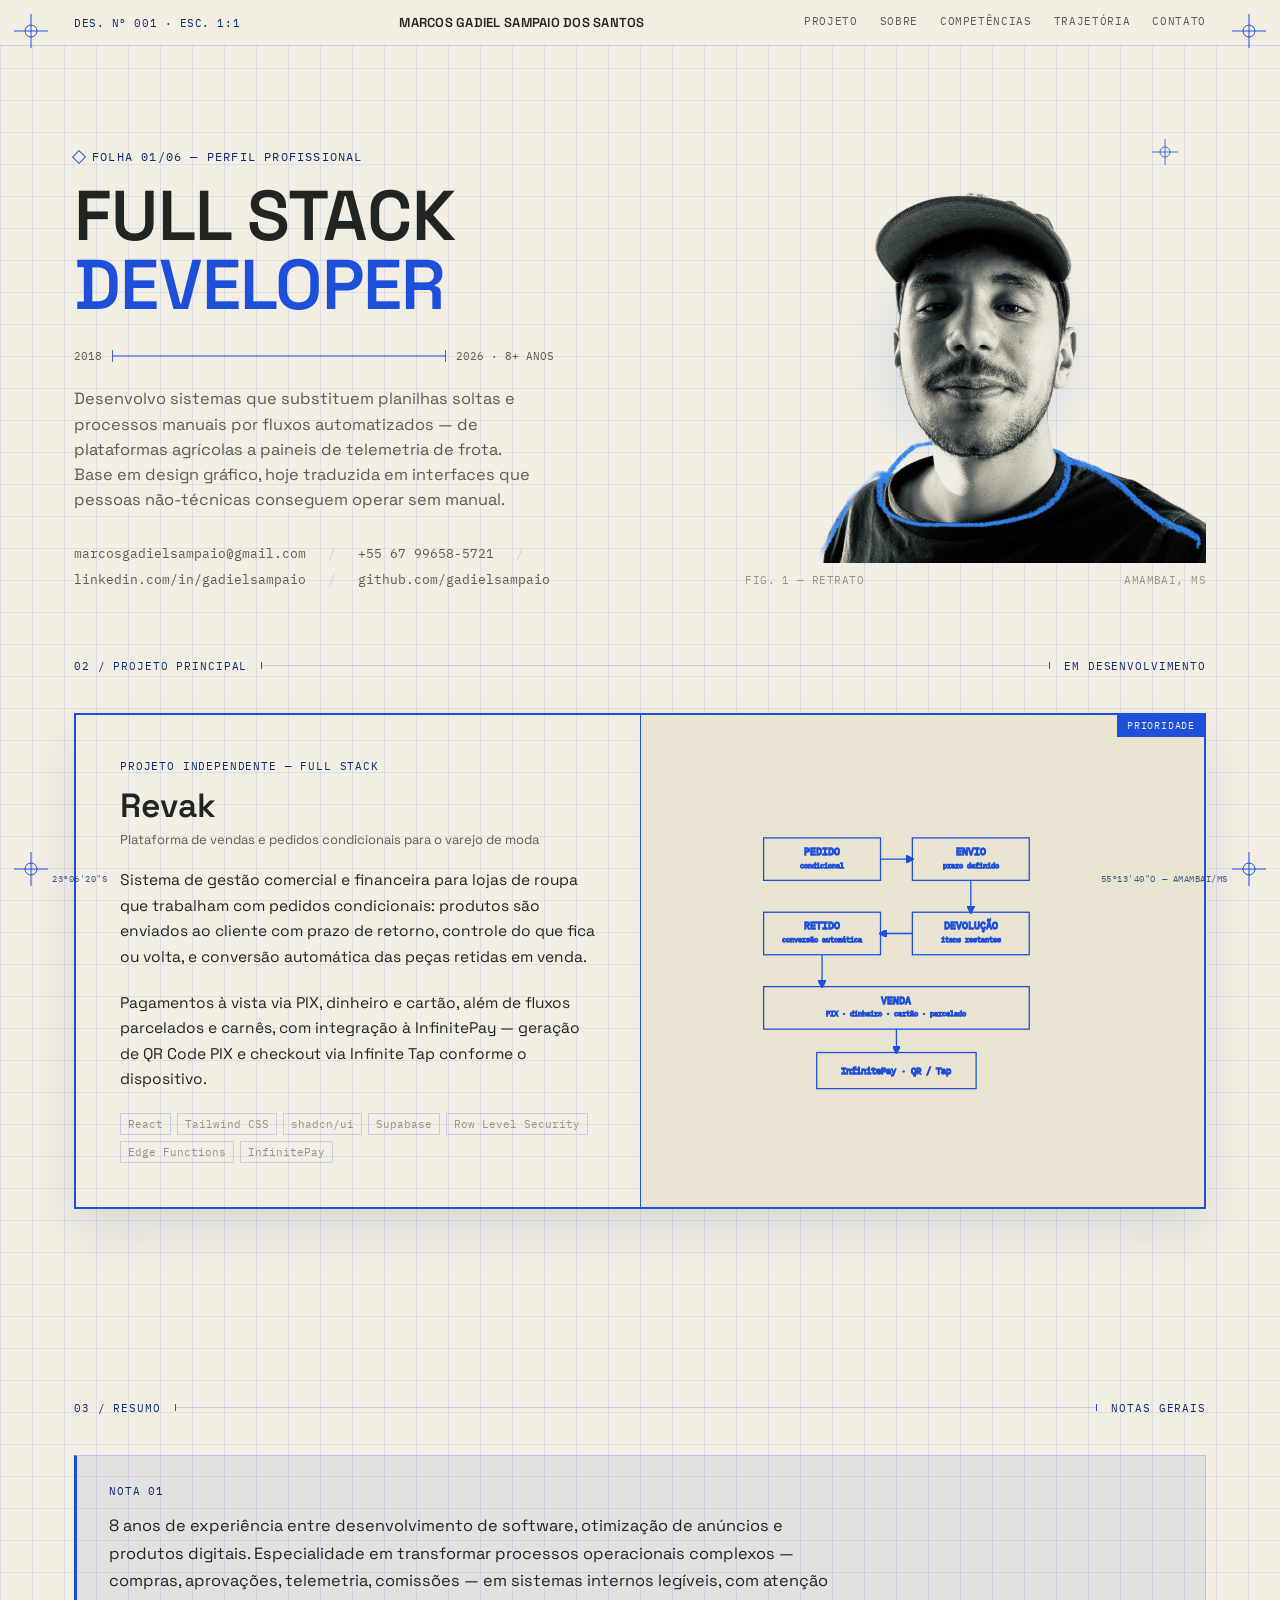
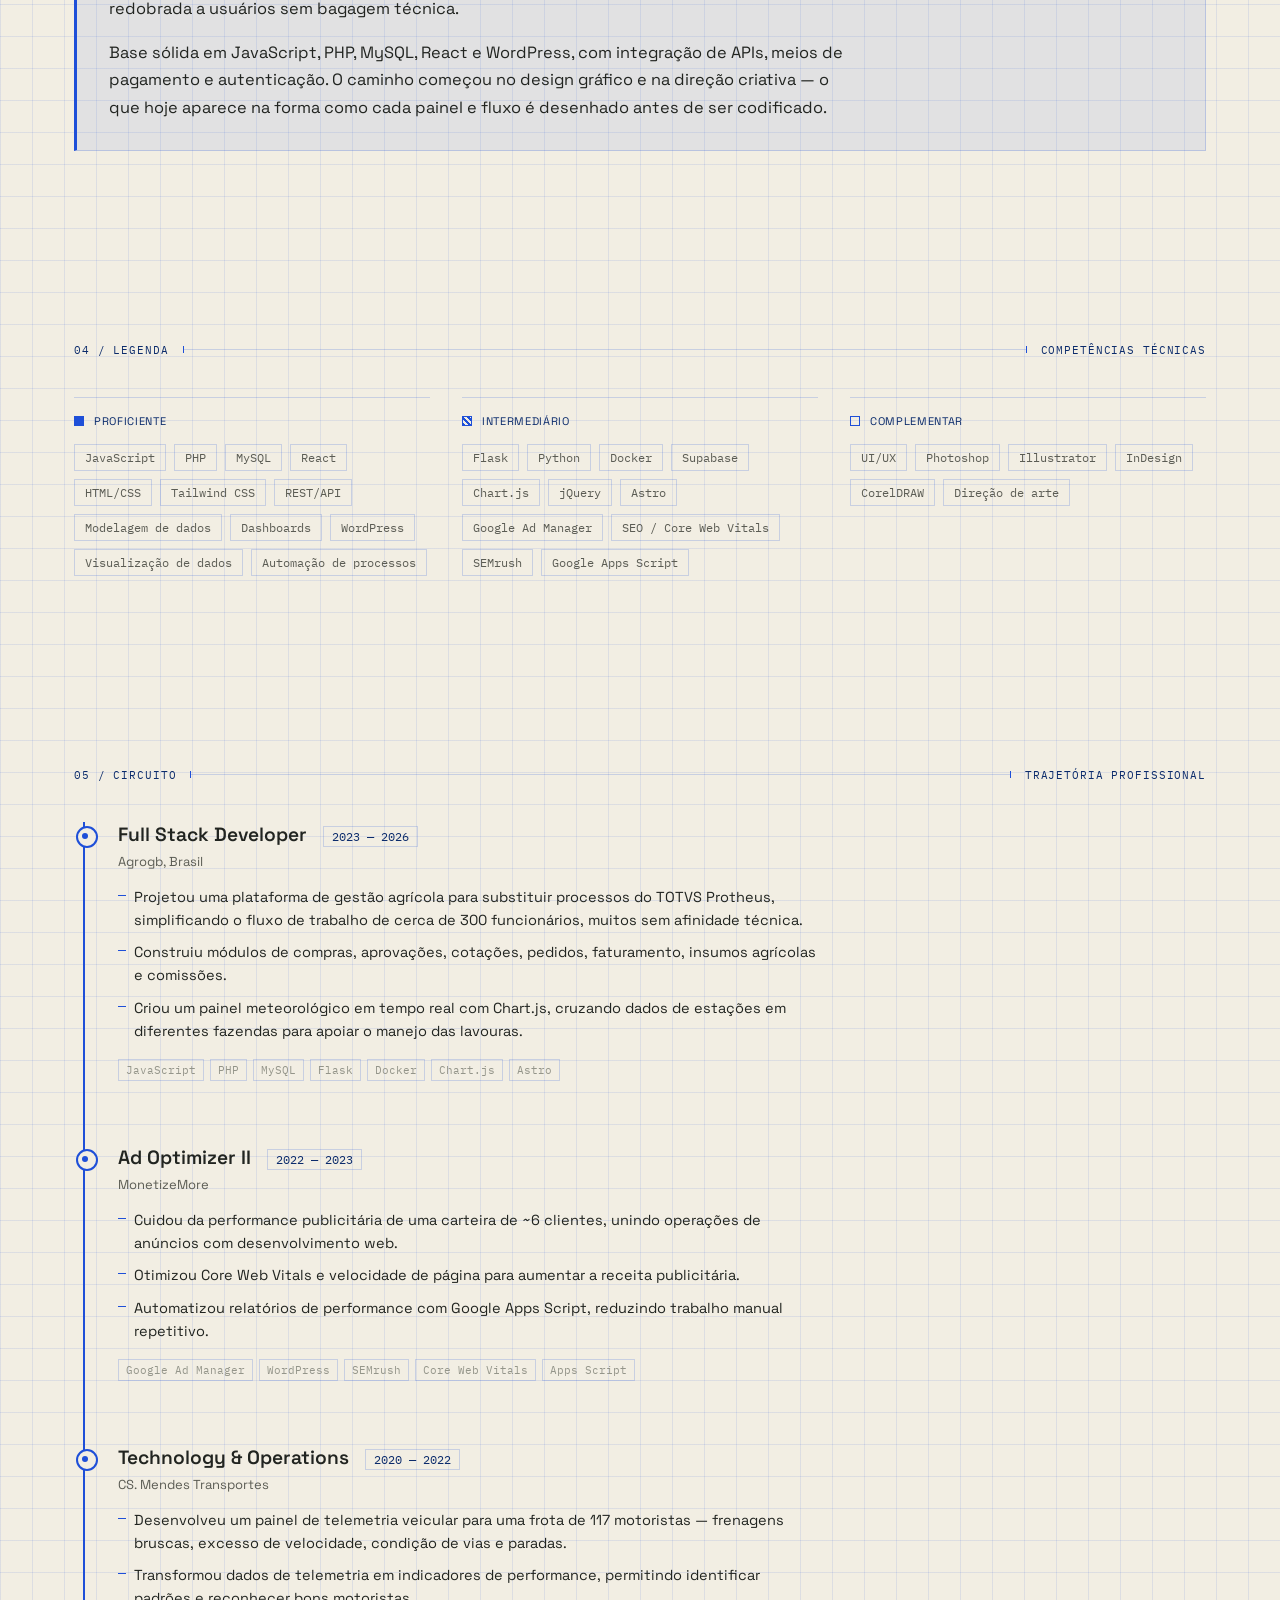
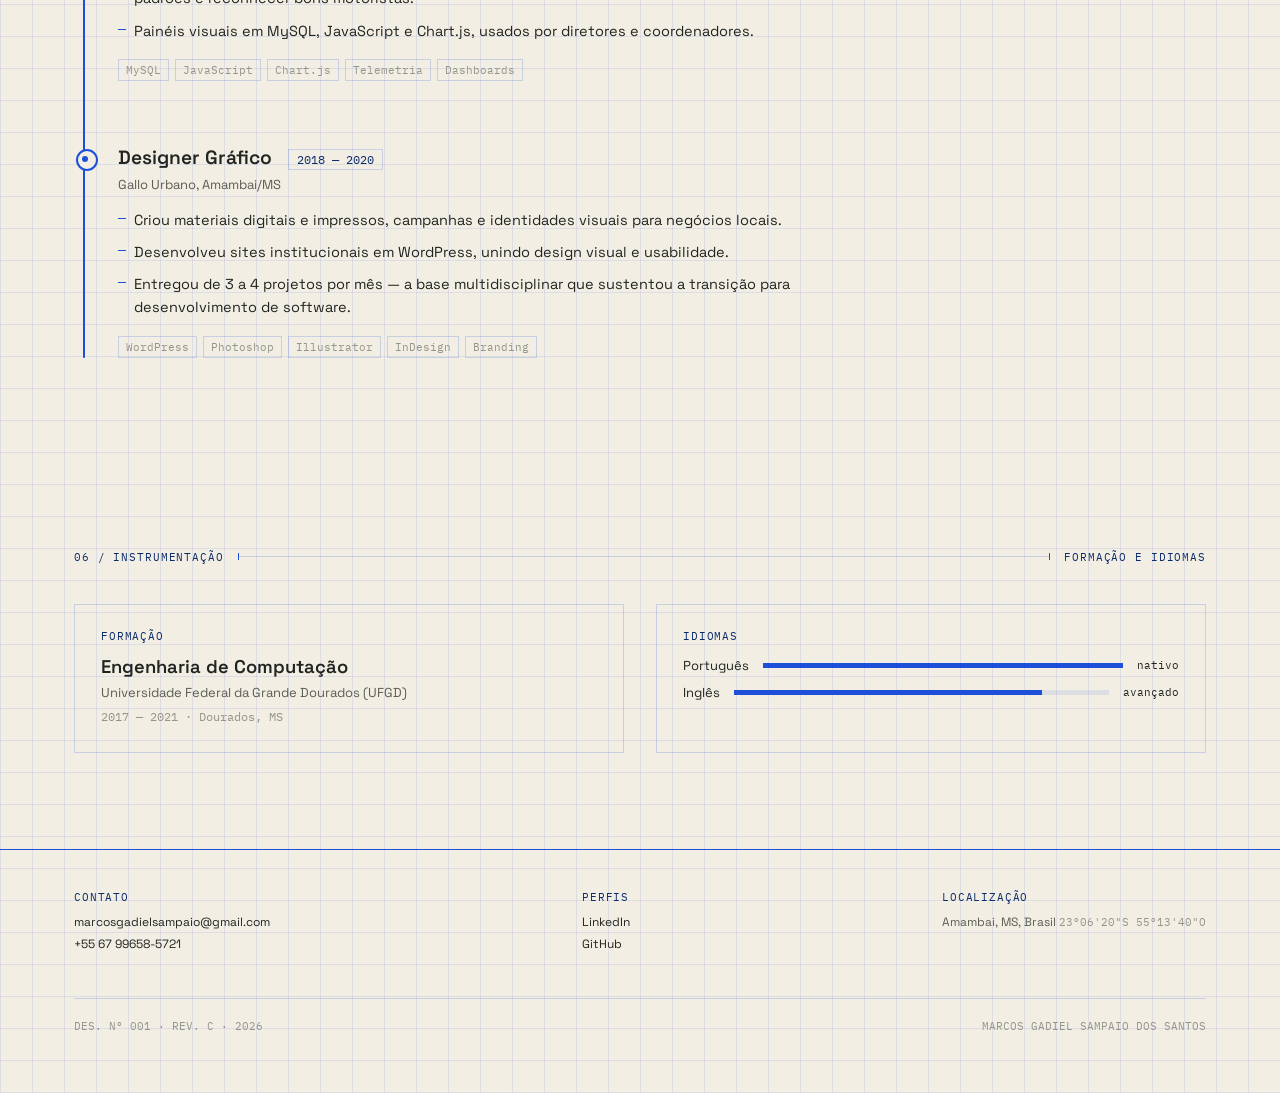
==== index.html @ 8b87bd91 "Atualizando arquivos do portfólio" ====
<!DOCTYPE html>
<html lang="pt-BR">

<head>
  <meta charset="UTF-8">
  <meta name="viewport" content="width=device-width, initial-scale=1.0">
  <title>Marcos Gadiel Sampaio — Full Stack Developer</title>
  <meta name="description" content="Portfólio de Marcos Gadiel Sampaio dos Santos, Full Stack Developer.">
  <link rel="preconnect" href="https://fonts.googleapis.com">
  <link rel="preconnect" href="https://fonts.gstatic.com" crossorigin>
  <link
    href="https://fonts.googleapis.com/css2?family=Space+Grotesk:wght@300;400;500;600;700&family=IBM+Plex+Mono:wght@400;500;600&display=swap"
    rel="stylesheet">
  <style>
    /* ============ TOKENS ============ */
    :root {
      --paper: #F2EEE3;
      --paper-deep: #E9E3D2;
      --grid-line: rgba(30, 79, 216, 0.10);
      --grid-line-strong: rgba(30, 79, 216, 0.20);
      --blue: #1E4FD8;
      --blue-deep: #0B2B6B;
      --blue-glass: rgba(30, 79, 216, 0.08);
      --ink: #212420;
      --ink-soft: #5B5C54;
      --ink-faint: #94958A;
      --sheet-max: 1180px;
      --unit: 8px;
    }

    * {
      box-sizing: border-box;
    }

    html {
      scroll-behavior: smooth;
    }

    body {
      margin: 0;
      background:
        repeating-linear-gradient(0deg, var(--grid-line) 0 1px, transparent 1px 32px),
        repeating-linear-gradient(90deg, var(--grid-line) 0 1px, transparent 1px 32px),
        var(--paper);
      color: var(--ink);
      font-family: 'Space Grotesk', sans-serif;
      font-weight: 400;
      -webkit-font-smoothing: antialiased;
    }

    ::selection {
      background: var(--blue);
      color: var(--paper);
    }

    .mono {
      font-family: 'IBM Plex Mono', monospace;
    }

    h1,
    h2,
    h3 {
      margin: 0;
      font-family: 'Space Grotesk', sans-serif;
    }

    a {
      color: var(--blue-deep);
      text-decoration: none;
    }

    a:focus-visible,
    button:focus-visible {
      outline: 2px solid var(--blue);
      outline-offset: 3px;
    }

    /* ============ REGISTRATION MARKS (fixed corners) ============ */
    .reg {
      position: fixed;
      width: 34px;
      height: 34px;
      pointer-events: none;
      z-index: 40;
      opacity: 0;
      transition: opacity 1.2s ease;
    }

    .reg.show {
      opacity: 1;
    }

    .reg svg {
      width: 100%;
      height: 100%;
      display: block;
    }

    .reg-tl {
      top: 14px;
      left: 14px;
    }

    .reg-tr {
      top: 14px;
      right: 14px;
    }

    .reg-bl {
      bottom: 14px;
      left: 14px;
    }

    .reg-br {
      bottom: 14px;
      right: 14px;
    }

    .reg-label {
      position: fixed;
      font-size: 9px;
      letter-spacing: .06em;
      color: var(--blue-deep);
      opacity: 0;
      transition: opacity 1.2s ease .2s;
      z-index: 40;
      pointer-events: none;
    }

    .reg-label.show {
      opacity: .75;
    }

    .reg-label.bl {
      bottom: 16px;
      left: 52px;
    }

    .reg-label.br {
      bottom: 16px;
      right: 52px;
      text-align: right;
    }

    @media (max-width: 720px) {

      .reg,
      .reg-label {
        display: none;
      }
    }

    /* ============ TITLE BLOCK (top bar) ============ */
    .titlebar {
      position: sticky;
      top: 0;
      z-index: 30;
      background: rgba(242, 238, 227, 0.92);
      backdrop-filter: blur(6px);
      border-bottom: 1px solid var(--grid-line-strong);
    }

    .titlebar-inner {
      max-width: var(--sheet-max);
      margin: 0 auto;
      padding: 14px 24px;
      display: flex;
      align-items: center;
      justify-content: space-between;
      gap: 16px;
    }

    .tb-id {
      font-size: 11px;
      color: var(--blue-deep);
      letter-spacing: .05em;
      white-space: nowrap;
    }

    .tb-name {
      font-size: 13px;
      font-weight: 600;
      letter-spacing: .02em;
    }

    .tb-nav {
      display: flex;
      gap: 22px;
      font-size: 11px;
      letter-spacing: .06em;
    }

    .tb-nav a {
      color: var(--ink-soft);
      border-bottom: 1px solid transparent;
      padding-bottom: 2px;
    }

    .tb-nav a:hover {
      color: var(--blue-deep);
      border-color: var(--blue);
    }

    @media (max-width: 640px) {

      .tb-name,
      .tb-nav {
        display: none;
      }
    }

    /* ============ SHEET WRAPPER ============ */
    .sheet {
      max-width: var(--sheet-max);
      margin: 0 auto;
      padding: 0 24px;
    }

    /* ============ SECTION LABEL (dimension-line divider) ============ */
    .section-label {
      display: flex;
      align-items: center;
      gap: 14px;
      margin: 0 0 40px 0;
      color: var(--blue-deep);
    }

    .section-label .tick {
      font-size: 11px;
      letter-spacing: .08em;
      white-space: nowrap;
    }

    .section-label .line {
      flex: 1;
      height: 1px;
      background: var(--grid-line-strong);
      position: relative;
    }

    .section-label .line::before,
    .section-label .line::after {
      content: '';
      position: absolute;
      top: -3px;
      width: 1px;
      height: 7px;
      background: var(--blue);
    }

    .section-label .line::before {
      left: 0;
    }

    .section-label .line::after {
      right: 0;
    }

    section {
      padding: 96px 0;
      position: relative;
    }

    section:first-of-type {
      padding-top: 56px;
    }

    /* ============ HERO ============ */
    .hero {
      display: grid;
      grid-template-columns: 1.15fr 0.85fr;
      gap: 48px;
      align-items: end;
      padding-top: 40px;
      padding-bottom: 72px;
    }

    .hero-eyebrow {
      font-size: 12px;
      color: var(--blue-deep);
      letter-spacing: .1em;
      margin-bottom: 18px;
      display: flex;
      align-items: center;
      gap: 8px;
    }

    .hero-eyebrow::before {
      content: '';
      width: 8px;
      height: 8px;
      border: 1px solid var(--blue);
      transform: rotate(45deg);
    }

    .hero h1 {
      font-size: clamp(2.4rem, 5.6vw, 4.4rem);
      line-height: 0.98;
      font-weight: 600;
      letter-spacing: -0.01em;
    }

    .hero h1 span {
      display: block;
    }

    .hero h1 .accent {
      color: var(--blue);
    }

    .hero-dim {
      margin-top: 28px;
      display: flex;
      align-items: center;
      gap: 10px;
      max-width: 480px;
    }

    .hero-dim svg {
      flex: 1;
      display: block;
      height: 16px;
      width: 100%;
    }

    .hero-dim .dim-label {
      font-size: 11px;
      white-space: nowrap;
      color: var(--ink-soft);
    }

    .hero-sub {
      margin-top: 22px;
      font-size: 1.02rem;
      color: var(--ink-soft);
      max-width: 46ch;
      line-height: 1.55;
    }

    .hero-contact {
      margin-top: 32px;
      display: flex;
      flex-wrap: wrap;
      gap: 10px 22px;
      font-size: 12.5px;
    }

    .hero-contact a,
    .hero-contact span {
      color: var(--ink-soft);
      display: flex;
      align-items: center;
      gap: 6px;
    }

    .hero-contact a:hover {
      color: var(--blue-deep);
    }

    .hero-contact .sep {
      color: var(--grid-line-strong);
    }

    .hero-figure {
      position: relative;
    }

    .hero-photo-frame {
      position: relative;
      display: flex;
      align-items: flex-end;
      justify-content: center;
      min-height: 340px;
    }

    .hero-photo-frame img {
      display: block;
      width: 100%;
      /* max-width: 420px; */
      height: auto;

      position: relative;
      z-index: 2;
    }

    .hero-photo-frame::before {
      content: '';
      position: absolute;
      left: 50%;
      bottom: 6%;
      width: 78%;
      height: 78%;
      transform: translateX(-50%);
      border-radius: 50%;
      background: radial-gradient(closest-side, var(--grid-line-strong), transparent 72%);
      z-index: 1;
    }

    .hero-crosshair {
      position: absolute;
      top: 8%;
      right: 6%;
      width: 26px;
      height: 26px;
      z-index: 3;
      opacity: .8;
    }

    .hero-caption {
      margin-top: 10px;
      display: flex;
      justify-content: space-between;
      font-size: 10.5px;
      color: var(--ink-faint);
      letter-spacing: .04em;
    }

    @media (max-width: 860px) {
      .hero {
        grid-template-columns: 1fr;
      }

      .hero-figure {
        order: -1;
        max-width: 260px;
      }
    }

    /* ============ NOTES / SUMMARY ============ */
    .notes-box {
      border: 1px solid var(--grid-line-strong);
      border-left: 3px solid var(--blue);
      background: var(--blue-glass);
      padding: 28px 32px;
    }

    .notes-box p {
      margin: 0 0 16px 0;
      font-size: 1.02rem;
      line-height: 1.7;
      color: var(--ink);
      max-width: 74ch;
    }

    .notes-box p:last-child {
      margin-bottom: 0;
    }

    .notes-tag {
      font-size: 10.5px;
      color: var(--blue-deep);
      letter-spacing: .08em;
      margin-bottom: 14px;
      display: block;
    }

    /* ============ SKILLS / LEGEND ============ */
    .legend {
      display: grid;
      grid-template-columns: repeat(3, 1fr);
      gap: 32px;
    }

    .legend-group {
      border-top: 1px solid var(--grid-line-strong);
      padding-top: 16px;
    }

    .legend-head {
      display: flex;
      align-items: center;
      gap: 10px;
      font-size: 11px;
      letter-spacing: .06em;
      color: var(--blue-deep);
      margin-bottom: 16px;
    }

    .legend-swatch {
      width: 10px;
      height: 10px;
      border: 1px solid var(--blue);
      flex-shrink: 0;
    }

    .legend-group.tier-1 .legend-swatch {
      background: var(--blue);
    }

    .legend-group.tier-2 .legend-swatch {
      background: repeating-linear-gradient(45deg, var(--blue) 0 2px, transparent 2px 4px);
    }

    .legend-group.tier-3 .legend-swatch {
      background: transparent;
    }

    .legend-items {
      display: flex;
      flex-wrap: wrap;
      gap: 8px;
    }

    .legend-item {
      font-size: 12px;
      font-family: 'IBM Plex Mono', monospace;
      padding: 5px 10px;
      border: 1px solid var(--grid-line-strong);
      color: var(--ink-soft);
      white-space: nowrap;
    }

    @media (max-width: 860px) {
      .legend {
        grid-template-columns: 1fr;
        gap: 28px;
      }
    }

    /* ============ EXPERIENCE / TRACE ============ */
    .trace-wrap {
      position: relative;
    }

    .trace-line-svg {
      position: absolute;
      left: 9px;
      top: 0;
      bottom: 0;
      width: 2px;
      height: 100%;
    }

    .trace-line-svg line {
      stroke: var(--blue);
      stroke-width: 2;
      stroke-dasharray: 2000;
      stroke-dashoffset: 2000;
      transition: stroke-dashoffset 1.6s ease;
    }

    .trace-line-svg.drawn line {
      stroke-dashoffset: 0;
    }

    .node {
      position: relative;
      padding: 0 0 64px 44px;
      opacity: 0;
      transform: translateY(10px);
      transition: opacity .6s ease, transform .6s ease;
    }

    .node.in {
      opacity: 1;
      transform: none;
    }

    .node:last-child {
      padding-bottom: 0;
    }

    .node::before {
      content: '';
      position: absolute;
      left: 2px;
      top: 4px;
      width: 18px;
      height: 18px;
      border: 2px solid var(--blue);
      border-radius: 50%;
      background: var(--paper);
    }

    .node::after {
      content: '';
      position: absolute;
      left: 8px;
      top: 11px;
      width: 6px;
      height: 6px;
      background: var(--blue);
      border-radius: 50%;
    }

    .node-head {
      display: flex;
      flex-wrap: wrap;
      align-items: baseline;
      gap: 10px 16px;
      margin-bottom: 6px;
    }

    .node-role {
      font-size: 1.2rem;
      font-weight: 600;
    }

    .node-period {
      font-family: 'IBM Plex Mono', monospace;
      font-size: 11.5px;
      color: var(--blue-deep);
      border: 1px solid var(--grid-line-strong);
      padding: 2px 8px;
    }

    .node-org {
      font-size: 13px;
      color: var(--ink-soft);
      margin-bottom: 16px;
    }

    .node ul {
      margin: 0 0 16px 0;
      padding: 0;
      list-style: none;
      max-width: 70ch;
    }

    .node li {
      position: relative;
      padding-left: 16px;
      margin-bottom: 9px;
      font-size: 14.5px;
      line-height: 1.6;
      color: var(--ink);
    }

    .node li::before {
      content: '';
      position: absolute;
      left: 0;
      top: 9px;
      width: 8px;
      height: 1px;
      background: var(--blue);
    }

    .node-tags {
      display: flex;
      flex-wrap: wrap;
      gap: 6px;
    }

    .node-tags span {
      font-family: 'IBM Plex Mono', monospace;
      font-size: 10.5px;
      color: var(--ink-faint);
      border: 1px solid var(--grid-line-strong);
      padding: 3px 7px;
    }

    /* ============ FEATURED PROJECT ============ */
    .section-featured {
      padding-top: 0;
    }

    .project-card {
      border: 1px solid var(--blue);
      padding: 0;
      display: grid;
      grid-template-columns: 1fr 1fr;
    }

    .project-info {
      padding: 36px 36px 36px 36px;
    }

    .project-tag {
      font-size: 10.5px;
      letter-spacing: .08em;
      color: var(--blue-deep);
      margin-bottom: 14px;
      display: block;
    }

    .project-info h3 {
      font-size: 1.7rem;
      font-weight: 600;
      margin-bottom: 6px;
      line-height: 1.15;
    }

    .project-info .subtitle {
      font-size: 13px;
      color: var(--ink-soft);
      margin-bottom: 20px;
    }

    .project-info p {
      font-size: 14.5px;
      line-height: 1.65;
      color: var(--ink);
      margin: 0 0 20px 0;
      max-width: 56ch;
    }

    .project-info .node-tags {
      margin-top: 4px;
    }

    .project-diagram {
      background: var(--paper-deep);
      border-left: 1px solid var(--blue);
      display: flex;
      align-items: center;
      justify-content: center;
      padding: 24px;
    }

    .project-diagram svg {
      width: 100%;
      height: auto;
      max-width: 340px;
    }

    @media (max-width: 780px) {
      .project-card {
        grid-template-columns: 1fr;
      }

      .project-diagram {
        border-left: none;
        border-top: 1px solid var(--blue);
        order: -1;
      }
    }

    /* -- lead variant: bigger, boxed with a corner tag to read as "the" project -- */
    .project-card--lead {
      border-width: 2px;
      position: relative;
      box-shadow: 0 24px 48px rgba(11, 43, 107, 0.10);
    }

    .project-card--lead::before {
      content: 'PRIORIDADE';
      position: absolute;
      top: -1px;
      right: -1px;
      background: var(--blue);
      color: var(--paper);
      font-family: 'IBM Plex Mono', monospace;
      font-size: 10px;
      letter-spacing: .08em;
      padding: 5px 10px;
    }

    .project-card--lead .project-info {
      padding: 44px 44px 44px 44px;
    }

    .project-card--lead .project-info h3 {
      font-size: 2.1rem;
    }

    .project-card--lead .project-info p {
      font-size: 15.5px;
    }

    @media (max-width: 780px) {
      .project-card--lead .project-info {
        padding: 32px 24px;
      }
    }

    /* ============ EDUCATION / LANGUAGES (dials) ============ */
    .dials {
      display: grid;
      grid-template-columns: 1fr 1fr;
      gap: 32px;
    }

    .dial {
      border: 1px solid var(--grid-line-strong);
      padding: 24px 26px;
      position: relative;
    }

    .dial-tag {
      font-size: 10.5px;
      letter-spacing: .08em;
      color: var(--blue-deep);
      display: block;
      margin-bottom: 12px;
    }

    .dial h3 {
      font-size: 1.15rem;
      font-weight: 600;
      margin-bottom: 6px;
    }

    .dial p {
      font-size: 13px;
      color: var(--ink-soft);
      margin: 0 0 4px 0;
    }

    .dial .lang-row {
      display: flex;
      justify-content: space-between;
      align-items: center;
      margin-top: 14px;
      font-size: 13px;
    }

    .dial .lang-row+.lang-row {
      margin-top: 10px;
    }

    .lang-bar {
      flex: 1;
      height: 5px;
      margin: 0 14px;
      background: var(--grid-line);
      position: relative;
    }

    .lang-bar i {
      position: absolute;
      left: 0;
      top: 0;
      height: 100%;
      background: var(--blue);
      display: block;
    }

    @media (max-width:640px) {
      .dials {
        grid-template-columns: 1fr;
      }
    }

    /* ============ FOOTER / CLOSING TITLE BLOCK ============ */
    footer {
      border-top: 1px solid var(--blue);
      padding: 40px 0 60px;
    }

    .footer-grid {
      display: flex;
      flex-wrap: wrap;
      justify-content: space-between;
      gap: 24px;
      font-size: 12px;
      color: var(--ink-soft);
    }

    .footer-col .footer-tag {
      font-size: 10.5px;
      letter-spacing: .08em;
      color: var(--blue-deep);
      display: block;
      margin-bottom: 10px;
    }

    .footer-col a {
      display: block;
      color: var(--ink);
      margin-bottom: 6px;
    }

    .footer-col a:hover {
      color: var(--blue-deep);
    }

    .footer-bottom {
      margin-top: 40px;
      padding-top: 20px;
      border-top: 1px solid var(--grid-line-strong);
      display: flex;
      justify-content: space-between;
      flex-wrap: wrap;
      gap: 8px;
      font-size: 10.5px;
      color: var(--ink-faint);
      font-family: 'IBM Plex Mono', monospace;
    }

    @media (prefers-reduced-motion: reduce) {
      * {
        transition: none !important;
        animation: none !important;
      }

      .trace-line-svg line {
        stroke-dashoffset: 0 !important;
      }

      .node {
        opacity: 1 !important;
        transform: none !important;
      }
    }
  </style>
</head>

<body>

  <!-- registration marks -->
  <div class="reg reg-tl"><svg viewBox="0 0 34 34">
      <line x1="17" y1="0" x2="17" y2="34" stroke="#1E4FD8" stroke-width="1" />
      <line x1="0" y1="17" x2="34" y2="17" stroke="#1E4FD8" stroke-width="1" />
      <circle cx="17" cy="17" r="6" fill="none" stroke="#1E4FD8" stroke-width="1" />
    </svg></div>
  <div class="reg reg-tr"><svg viewBox="0 0 34 34">
      <line x1="17" y1="0" x2="17" y2="34" stroke="#1E4FD8" stroke-width="1" />
      <line x1="0" y1="17" x2="34" y2="17" stroke="#1E4FD8" stroke-width="1" />
      <circle cx="17" cy="17" r="6" fill="none" stroke="#1E4FD8" stroke-width="1" />
    </svg></div>
  <div class="reg reg-bl"><svg viewBox="0 0 34 34">
      <line x1="17" y1="0" x2="17" y2="34" stroke="#1E4FD8" stroke-width="1" />
      <line x1="0" y1="17" x2="34" y2="17" stroke="#1E4FD8" stroke-width="1" />
      <circle cx="17" cy="17" r="6" fill="none" stroke="#1E4FD8" stroke-width="1" />
    </svg></div>
  <div class="reg reg-br"><svg viewBox="0 0 34 34">
      <line x1="17" y1="0" x2="17" y2="34" stroke="#1E4FD8" stroke-width="1" />
      <line x1="0" y1="17" x2="34" y2="17" stroke="#1E4FD8" stroke-width="1" />
      <circle cx="17" cy="17" r="6" fill="none" stroke="#1E4FD8" stroke-width="1" />
    </svg></div>
  <div class="reg-label bl mono">23°06'20"S</div>
  <div class="reg-label br mono">55°13'40"O — AMAMBAI/MS</div>

  <!-- title block -->
  <div class="titlebar">
    <div class="titlebar-inner">
      <span class="tb-id mono">DES. Nº 001 · ESC. 1:1</span>
      <span class="tb-name">MARCOS GADIEL SAMPAIO DOS SANTOS</span>
      <nav class="tb-nav mono">
        <a href="#projeto">PROJETO</a>
        <a href="#sobre">SOBRE</a>
        <a href="#competencias">COMPETÊNCIAS</a>
        <a href="#trajetoria">TRAJETÓRIA</a>
        <a href="#contato">CONTATO</a>
      </nav>
    </div>
  </div>

  <main class="sheet">

    <!-- HERO -->
    <section class="hero" id="topo">
      <div class="hero-copy">
        <div class="hero-eyebrow mono">FOLHA 01/06 — PERFIL PROFISSIONAL</div>
        <h1>
          <span>FULL STACK</span>
          <span class="accent">DEVELOPER</span>
        </h1>
        <div class="hero-dim">
          <span class="dim-label mono">2018</span>
          <svg viewBox="0 0 200 16" preserveAspectRatio="none">
            <line x1="0" y1="8" x2="200" y2="8" stroke="#1E4FD8" stroke-width="1" />
            <line x1="0" y1="2" x2="0" y2="14" stroke="#1E4FD8" stroke-width="1" />
            <line x1="200" y1="2" x2="200" y2="14" stroke="#1E4FD8" stroke-width="1" />
          </svg>
          <span class="dim-label mono">2026 · 8+ ANOS</span>
        </div>
        <p class="hero-sub">Desenvolvo sistemas que substituem planilhas soltas e processos manuais por fluxos
          automatizados — de plataformas agrícolas a paineis de telemetria de frota. Base em design gráfico, hoje
          traduzida em interfaces que pessoas não-técnicas conseguem operar sem manual.</p>
        <div class="hero-contact mono">
          <a href="mailto:marcosgadielsampaio@gmail.com">marcosgadielsampaio@gmail.com</a>
          <span class="sep">/</span>
          <a href="tel:+5567996585721">+55 67 99658-5721</a>
          <span class="sep">/</span>
          <a href="https://linkedin.com/in/gadielsampaio/" target="_blank"
            rel="noopener">linkedin.com/in/gadielsampaio</a>
          <span class="sep">/</span>
          <a href="https://github.com/gadielsampaio" target="_blank" rel="noopener">github.com/gadielsampaio</a>
        </div>
      </div>
      <div class="hero-figure">
        <div class="hero-photo-frame">
          <svg class="hero-crosshair" viewBox="0 0 26 26">
            <line x1="13" y1="0" x2="13" y2="26" stroke="#1E4FD8" stroke-width="1" />
            <line x1="0" y1="13" x2="26" y2="13" stroke="#1E4FD8" stroke-width="1" />
            <circle cx="13" cy="13" r="5" fill="none" stroke="#1E4FD8" stroke-width="1" />
          </svg>
          <img src="./assets/retrato.png" alt="Gadd">
        </div>
        <div class="hero-caption mono">
          <span>FIG. 1 — RETRATO</span>
          <span>AMAMBAI, MS</span>
        </div>
      </div>
    </section>

    <!-- FEATURED PROJECT (PRIORITY) -->
    <section id="projeto" class="section-featured">
      <div class="section-label"><span class="tick mono">02 / PROJETO PRINCIPAL</span><span class="line"></span><span
          class="tick mono">EM DESENVOLVIMENTO</span></div>
      <div class="project-card project-card--lead">
        <div class="project-info">
          <span class="project-tag mono">PROJETO INDEPENDENTE — FULL STACK</span>
          <h3>Revak</h3>
          <div class="subtitle">Plataforma de vendas e pedidos condicionais para o varejo de moda</div>
          <p>Sistema de gestão comercial e financeira para lojas de roupa que trabalham com pedidos condicionais:
            produtos são enviados ao cliente com prazo de retorno, controle do que fica ou volta, e conversão automática
            das peças retidas em venda.</p>
          <p>Pagamentos à vista via PIX, dinheiro e cartão, além de fluxos parcelados e carnês, com integração à
            InfinitePay — geração de QR Code PIX e checkout via Infinite Tap conforme o dispositivo.</p>
          <div class="node-tags mono"><span>React</span><span>Tailwind
              CSS</span><span>shadcn/ui</span><span>Supabase</span><span>Row Level Security</span><span>Edge
              Functions</span><span>InfinitePay</span></div>
        </div>
        <div class="project-diagram">
          <svg viewBox="0 0 320 260" xmlns="http://www.w3.org/2000/svg">
            <g fill="none" stroke="#1E4FD8" stroke-width="1.2" font-family="IBM Plex Mono, monospace">
              <rect x="10" y="14" width="110" height="40" />
              <text x="65" y="30" font-size="9" fill="#0B2545" text-anchor="middle">PEDIDO</text>
              <text x="65" y="42" font-size="7" fill="#5B5C54" text-anchor="middle">condicional</text>

              <line x1="120" y1="34" x2="150" y2="34" marker-end="url(#arrow)" />

              <rect x="150" y="14" width="110" height="40" />
              <text x="205" y="30" font-size="9" fill="#0B2545" text-anchor="middle">ENVIO</text>
              <text x="205" y="42" font-size="7" fill="#5B5C54" text-anchor="middle">prazo definido</text>

              <line x1="205" y1="54" x2="205" y2="84" marker-end="url(#arrow)" />

              <rect x="150" y="84" width="110" height="40" />
              <text x="205" y="100" font-size="9" fill="#0B2545" text-anchor="middle">DEVOLUÇÃO</text>
              <text x="205" y="112" font-size="7" fill="#5B5C54" text-anchor="middle">itens restantes</text>

              <line x1="150" y1="104" x2="120" y2="104" marker-end="url(#arrow)" />

              <rect x="10" y="84" width="110" height="40" />
              <text x="65" y="100" font-size="9" fill="#0B2545" text-anchor="middle">RETIDO</text>
              <text x="65" y="112" font-size="7" fill="#5B5C54" text-anchor="middle">conversão automática</text>

              <line x1="65" y1="124" x2="65" y2="154" marker-end="url(#arrow)" />

              <rect x="10" y="154" width="250" height="40" />
              <text x="135" y="170" font-size="9" fill="#0B2545" text-anchor="middle">VENDA</text>
              <text x="135" y="182" font-size="7" fill="#5B5C54" text-anchor="middle">PIX · dinheiro · cartão ·
                parcelado</text>

              <line x1="135" y1="194" x2="135" y2="216" marker-end="url(#arrow)" />

              <rect x="60" y="216" width="150" height="34" />
              <text x="135" y="236" font-size="8.5" fill="#0B2545" text-anchor="middle">InfinitePay · QR / Tap</text>

              <defs>
                <marker id="arrow" markerWidth="6" markerHeight="6" refX="5" refY="3" orient="auto">
                  <path d="M0,0 L6,3 L0,6 Z" fill="#1E4FD8" />
                </marker>
              </defs>
            </g>
          </svg>
        </div>
      </div>
    </section>

    <!-- SUMMARY -->
    <section id="sobre">
      <div class="section-label"><span class="tick mono">03 / RESUMO</span><span class="line"></span><span
          class="tick mono">NOTAS GERAIS</span></div>
      <div class="notes-box">
        <span class="notes-tag mono">NOTA 01</span>
        <p>8 anos de experiência entre desenvolvimento de software, otimização de anúncios e produtos digitais.
          Especialidade em transformar processos operacionais complexos — compras, aprovações, telemetria, comissões —
          em sistemas internos legíveis, com atenção redobrada a usuários sem bagagem técnica.</p>
        <p>Base sólida em JavaScript, PHP, MySQL, React e WordPress, com integração de APIs, meios de pagamento e
          autenticação. O caminho começou no design gráfico e na direção criativa — o que hoje aparece na forma como
          cada painel e fluxo é desenhado antes de ser codificado.</p>
      </div>
    </section>

    <!-- SKILLS -->
    <section id="competencias">
      <div class="section-label"><span class="tick mono">04 / LEGENDA</span><span class="line"></span><span
          class="tick mono">COMPETÊNCIAS TÉCNICAS</span></div>
      <div class="legend">
        <div class="legend-group tier-1">
          <div class="legend-head"><span class="legend-swatch"></span>PROFICIENTE</div>
          <div class="legend-items">
            <span class="legend-item">JavaScript</span><span class="legend-item">PHP</span><span
              class="legend-item">MySQL</span>
            <span class="legend-item">React</span><span class="legend-item">HTML/CSS</span><span
              class="legend-item">Tailwind CSS</span>
            <span class="legend-item">REST/API</span><span class="legend-item">Modelagem de dados</span><span
              class="legend-item">Dashboards</span>
            <span class="legend-item">WordPress</span><span class="legend-item">Visualização de dados</span><span
              class="legend-item">Automação de processos</span>
          </div>
        </div>
        <div class="legend-group tier-2">
          <div class="legend-head"><span class="legend-swatch"></span>INTERMEDIÁRIO</div>
          <div class="legend-items">
            <span class="legend-item">Flask</span><span class="legend-item">Python</span><span
              class="legend-item">Docker</span>
            <span class="legend-item">Supabase</span><span class="legend-item">Chart.js</span><span
              class="legend-item">jQuery</span>
            <span class="legend-item">Astro</span><span class="legend-item">Google Ad Manager</span><span
              class="legend-item">SEO / Core Web Vitals</span>
            <span class="legend-item">SEMrush</span><span class="legend-item">Google Apps Script</span>
          </div>
        </div>
        <div class="legend-group tier-3">
          <div class="legend-head"><span class="legend-swatch"></span>COMPLEMENTAR</div>
          <div class="legend-items">
            <span class="legend-item">UI/UX</span><span class="legend-item">Photoshop</span><span
              class="legend-item">Illustrator</span>
            <span class="legend-item">InDesign</span><span class="legend-item">CorelDRAW</span><span
              class="legend-item">Direção de arte</span>
          </div>
        </div>
      </div>
    </section>

    <!-- EXPERIENCE -->
    <section id="trajetoria">
      <div class="section-label"><span class="tick mono">05 / CIRCUITO</span><span class="line"></span><span
          class="tick mono">TRAJETÓRIA PROFISSIONAL</span></div>
      <div class="trace-wrap">
        <svg class="trace-line-svg" id="traceSvg" preserveAspectRatio="none">
          <line x1="1" y1="0" x2="1" y2="100%" />
        </svg>

        <div class="node">
          <div class="node-head">
            <span class="node-role">Full Stack Developer</span>
            <span class="node-period mono">2023 — 2026</span>
          </div>
          <div class="node-org">Agrogb, Brasil</div>
          <ul>
            <li>Projetou uma plataforma de gestão agrícola para substituir processos do TOTVS Protheus, simplificando o
              fluxo de trabalho de cerca de 300 funcionários, muitos sem afinidade técnica.</li>
            <li>Construiu módulos de compras, aprovações, cotações, pedidos, faturamento, insumos agrícolas e comissões.
            </li>
            <li>Criou um painel meteorológico em tempo real com Chart.js, cruzando dados de estações em diferentes
              fazendas para apoiar o manejo das lavouras.</li>
          </ul>
          <div class="node-tags mono">
            <span>JavaScript</span><span>PHP</span><span>MySQL</span><span>Flask</span><span>Docker</span><span>Chart.js</span><span>Astro</span>
          </div>
        </div>

        <div class="node">
          <div class="node-head">
            <span class="node-role">Ad Optimizer II</span>
            <span class="node-period mono">2022 — 2023</span>
          </div>
          <div class="node-org">MonetizeMore</div>
          <ul>
            <li>Cuidou da performance publicitária de uma carteira de ~6 clientes, unindo operações de anúncios com
              desenvolvimento web.</li>
            <li>Otimizou Core Web Vitals e velocidade de página para aumentar a receita publicitária.</li>
            <li>Automatizou relatórios de performance com Google Apps Script, reduzindo trabalho manual repetitivo.</li>
          </ul>
          <div class="node-tags mono"><span>Google Ad Manager</span><span>WordPress</span><span>SEMrush</span><span>Core
              Web Vitals</span><span>Apps Script</span></div>
        </div>

        <div class="node">
          <div class="node-head">
            <span class="node-role">Technology &amp; Operations</span>
            <span class="node-period mono">2020 — 2022</span>
          </div>
          <div class="node-org">CS. Mendes Transportes</div>
          <ul>
            <li>Desenvolveu um painel de telemetria veicular para uma frota de 117 motoristas — frenagens bruscas,
              excesso de velocidade, condição de vias e paradas.</li>
            <li>Transformou dados de telemetria em indicadores de performance, permitindo identificar padrões e
              reconhecer bons motoristas.</li>
            <li>Painéis visuais em MySQL, JavaScript e Chart.js, usados por diretores e coordenadores.</li>
          </ul>
          <div class="node-tags mono">
            <span>MySQL</span><span>JavaScript</span><span>Chart.js</span><span>Telemetria</span><span>Dashboards</span>
          </div>
        </div>

        <div class="node">
          <div class="node-head">
            <span class="node-role">Designer Gráfico</span>
            <span class="node-period mono">2018 — 2020</span>
          </div>
          <div class="node-org">Gallo Urbano, Amambai/MS</div>
          <ul>
            <li>Criou materiais digitais e impressos, campanhas e identidades visuais para negócios locais.</li>
            <li>Desenvolveu sites institucionais em WordPress, unindo design visual e usabilidade.</li>
            <li>Entregou de 3 a 4 projetos por mês — a base multidisciplinar que sustentou a transição para
              desenvolvimento de software.</li>
          </ul>
          <div class="node-tags mono">
            <span>WordPress</span><span>Photoshop</span><span>Illustrator</span><span>InDesign</span><span>Branding</span>
          </div>
        </div>
      </div>
    </section>

    <!-- EDUCATION / LANGUAGES -->
    <section id="formacao">
      <div class="section-label"><span class="tick mono">06 / INSTRUMENTAÇÃO</span><span class="line"></span><span
          class="tick mono">FORMAÇÃO E IDIOMAS</span></div>

      <div class="dials">
        <div class="dial">
          <span class="dial-tag mono">FORMAÇÃO</span>
          <h3>Engenharia de Computação</h3>
          <p>Universidade Federal da Grande Dourados (UFGD)</p>
          <p class="mono" style="font-size:11.5px; color:var(--ink-faint); margin-top:8px;">2017 — 2021 · Dourados, MS
          </p>
        </div>
        <div class="dial">
          <span class="dial-tag mono">IDIOMAS</span>
          <div class="lang-row">
            <span>Português</span>
            <div class="lang-bar"><i style="width:100%"></i></div><span class="mono"
              style="font-size:11px;">nativo</span>
          </div>
          <div class="lang-row">
            <span>Inglês</span>
            <div class="lang-bar"><i style="width:82%"></i></div><span class="mono"
              style="font-size:11px;">avançado</span>
          </div>
        </div>
      </div>
    </section>

  </main>

  <footer id="contato">
    <div class="sheet">
      <div class="footer-grid">
        <div class="footer-col">
          <span class="footer-tag mono">CONTATO</span>
          <a href="mailto:marcosgadielsampaio@gmail.com">marcosgadielsampaio@gmail.com</a>
          <a href="tel:+5567996585721">+55 67 99658-5721</a>
        </div>
        <div class="footer-col">
          <span class="footer-tag mono">PERFIS</span>
          <a href="https://linkedin.com/in/gadielsampaio/" target="_blank" rel="noopener">LinkedIn</a>
          <a href="https://github.com/gadielsampaio" target="_blank" rel="noopener">GitHub</a>
        </div>
        <div class="footer-col">
          <span class="footer-tag mono">LOCALIZAÇÃO</span>
          <span>Amambai, MS, Brasil</span>
          <span class="mono" style="font-size:11px; color:var(--ink-faint);">23°06'20"S 55°13'40"O</span>
        </div>
      </div>
      <div class="footer-bottom">
        <span>DES. Nº 001 · REV. C · 2026</span>
        <span>MARCOS GADIEL SAMPAIO DOS SANTOS</span>
      </div>
    </div>
  </footer>

  <script>
    // registration marks fade-in
    window.addEventListener('DOMContentLoaded', () => {
      document.querySelectorAll('.reg, .reg-label').forEach(el => {
        requestAnimationFrame(() => el.classList.add('show'));
      });
    });

    // trace line draw + node reveal on scroll
    const trace = document.getElementById('traceSvg');
    const nodes = document.querySelectorAll('.node');

    const io = new IntersectionObserver((entries) => {
      entries.forEach(e => {
        if (e.isIntersecting) {
          e.target.classList.add('in');
        }
      });
    }, { threshold: 0.2 });
    nodes.forEach(n => io.observe(n));

    const traceObserver = new IntersectionObserver((entries) => {
      entries.forEach(e => {
        if (e.isIntersecting) {
          trace.classList.add('drawn');
          traceObserver.disconnect();
        }
      });
    }, { threshold: 0.1 });
    if (document.querySelector('.trace-wrap')) {
      traceObserver.observe(document.querySelector('.trace-wrap'));
    }
  </script>

</body>

</html>
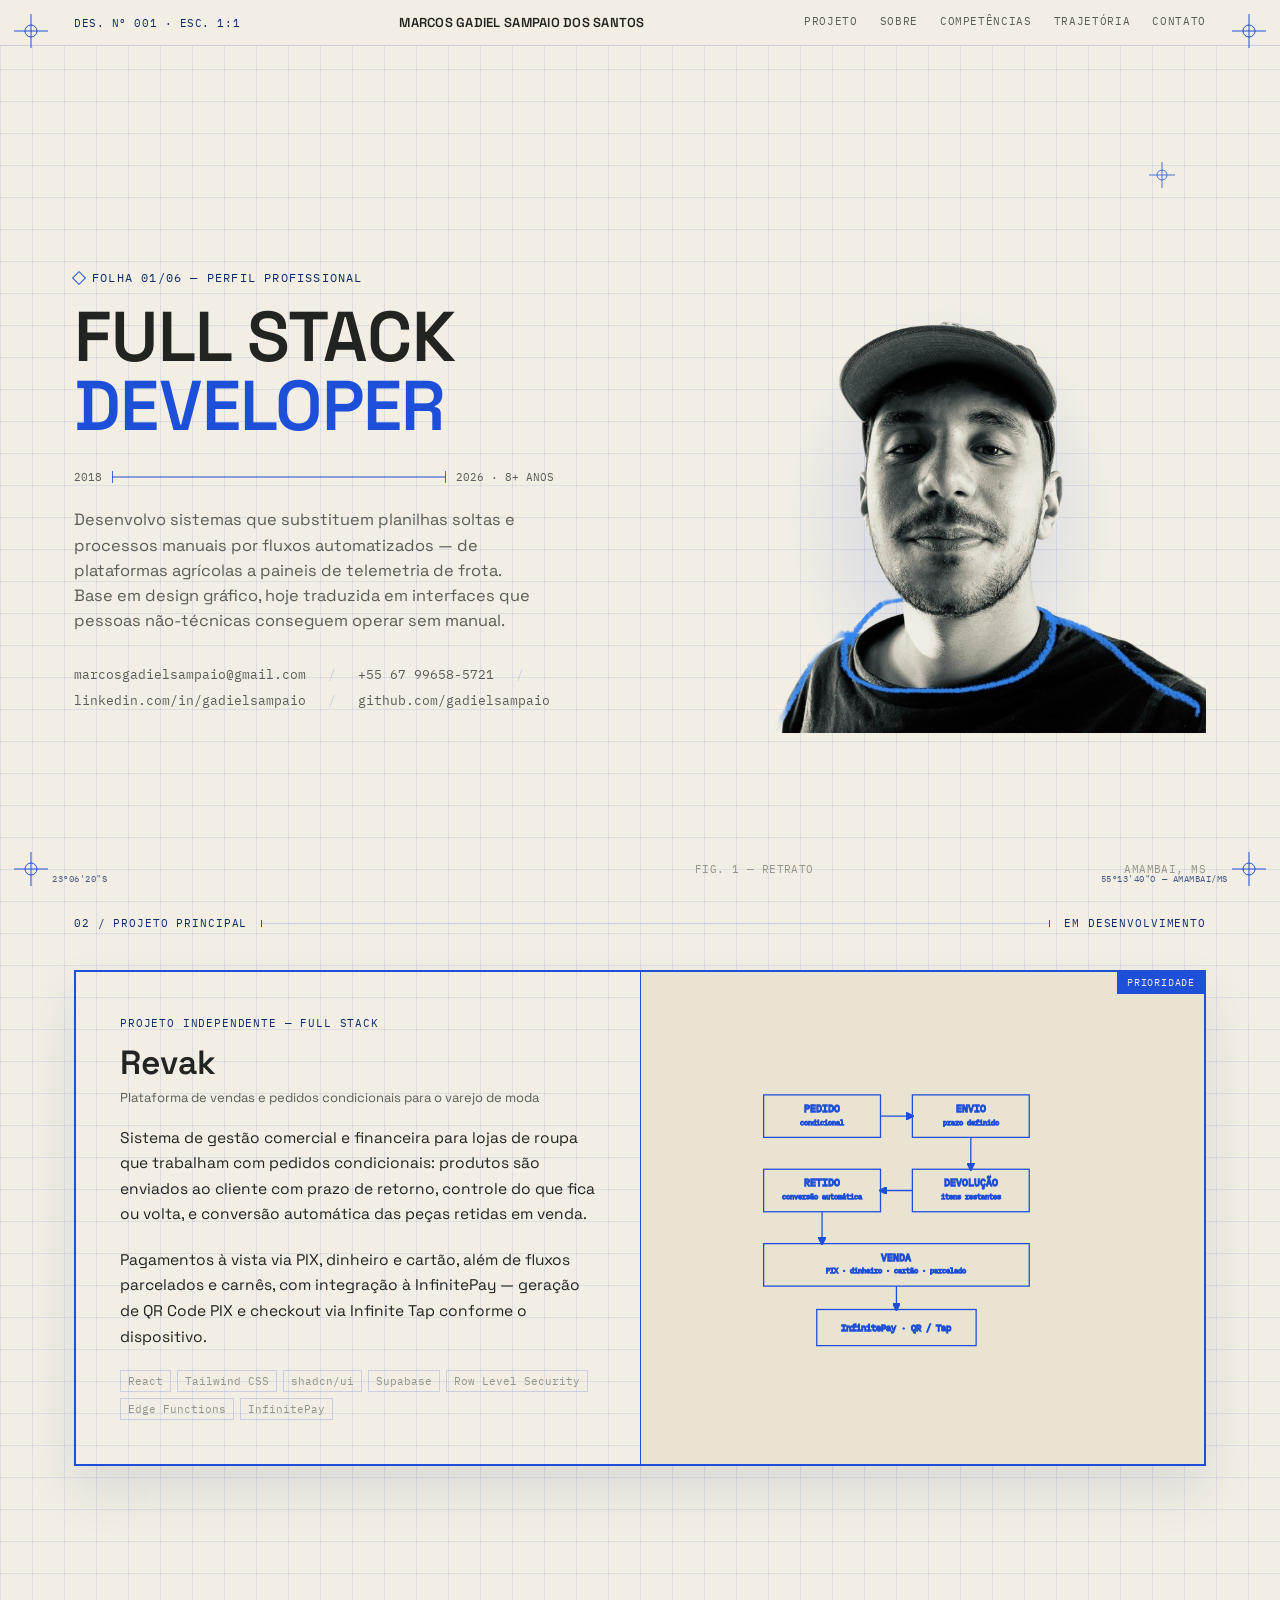
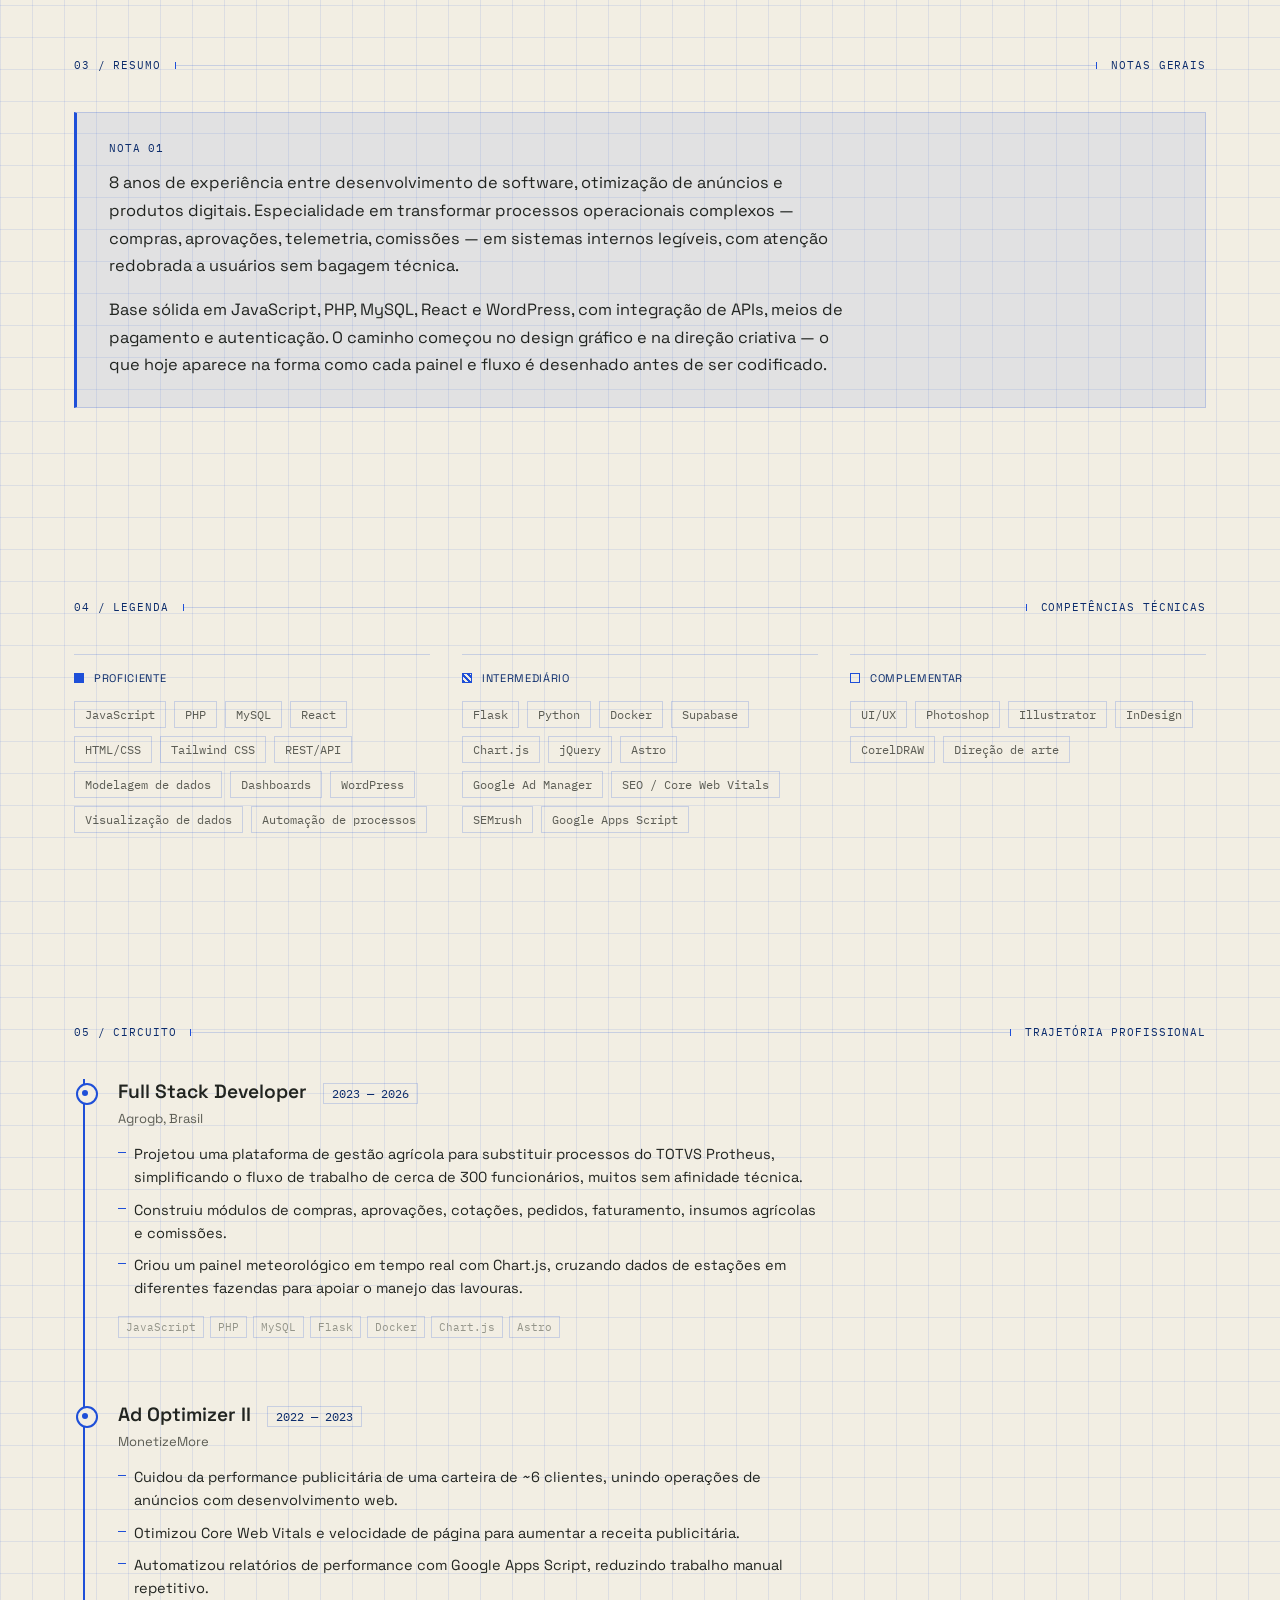
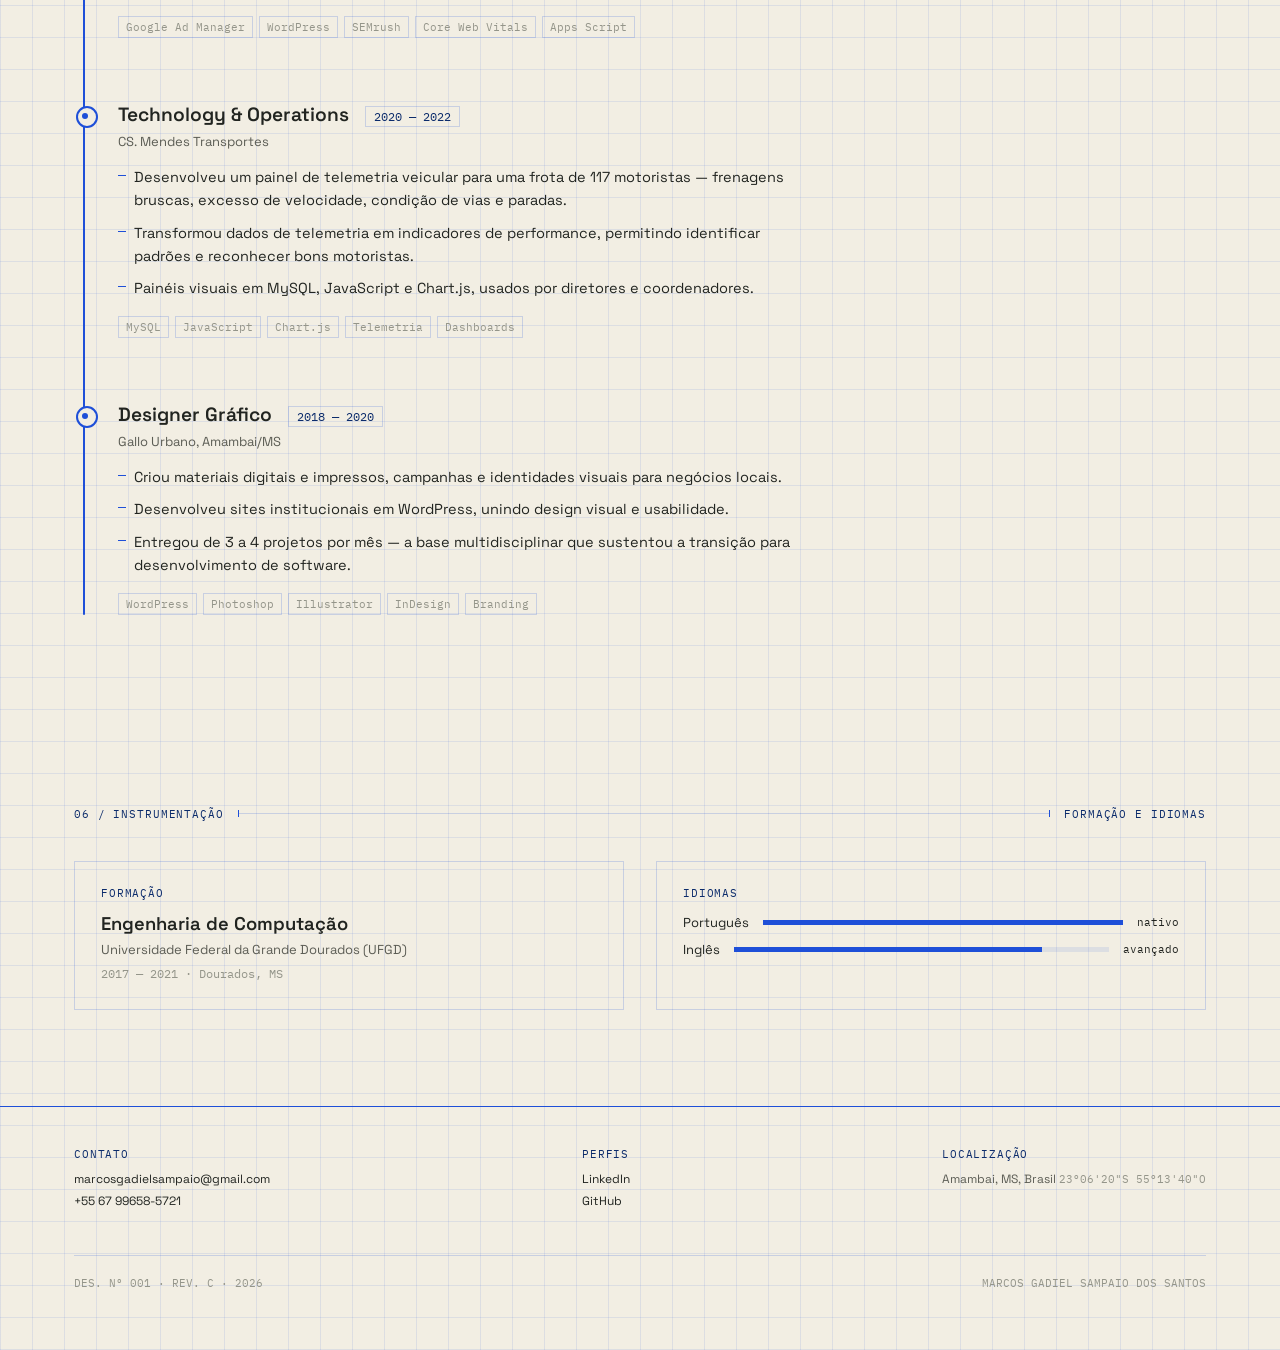
==== commit d6d91cb7: "creating a portifolio" ====
--- a/index.html
+++ b/index.html
@@ -39,8 +39,12 @@
     body {
       margin: 0;
       background:
-        repeating-linear-gradient(0deg, var(--grid-line) 0 1px, transparent 1px 32px),
-        repeating-linear-gradient(90deg, var(--grid-line) 0 1px, transparent 1px 32px),
+        repeating-linear-gradient(0deg,
+          var(--grid-line) 0 1px,
+          transparent 1px 32px),
+        repeating-linear-gradient(90deg,
+          var(--grid-line) 0 1px,
+          transparent 1px 32px),
         var(--paper);
       color: var(--ink);
       font-family: 'Space Grotesk', sans-serif;
@@ -75,7 +79,9 @@
       outline-offset: 3px;
     }
 
-    /* ============ REGISTRATION MARKS (fixed corners) ============ */
+
+    /* ============ REGISTRATION MARKS ============ */
+
     .reg {
       position: fixed;
       width: 34px;
@@ -142,15 +148,9 @@
       text-align: right;
     }
 
-    @media (max-width: 720px) {
-
-      .reg,
-      .reg-label {
-        display: none;
-      }
-    }
-
-    /* ============ TITLE BLOCK (top bar) ============ */
+
+    /* ============ TITLE BLOCK ============ */
+
     .titlebar {
       position: sticky;
       top: 0;
@@ -201,22 +201,18 @@
       border-color: var(--blue);
     }
 
-    @media (max-width: 640px) {
-
-      .tb-name,
-      .tb-nav {
-        display: none;
-      }
-    }
 
     /* ============ SHEET WRAPPER ============ */
+
     .sheet {
       max-width: var(--sheet-max);
       margin: 0 auto;
       padding: 0 24px;
     }
 
-    /* ============ SECTION LABEL (dimension-line divider) ============ */
+
+    /* ============ SECTION LABEL ============ */
+
     .section-label {
       display: flex;
       align-items: center;
@@ -265,14 +261,31 @@
       padding-top: 56px;
     }
 
-    /* ============ HERO ============ */
+
+    /* =========================================================
+   HERO
+   ========================================================= */
+
     .hero {
+      width: 100%;
+
+      /* ocupa toda a altura disponível da viewport,
+     descontando aproximadamente a titlebar */
+      min-height: calc(100vh - 58px);
+
       display: grid;
-      grid-template-columns: 1.15fr 0.85fr;
-      gap: 48px;
-      align-items: end;
+      grid-template-columns: minmax(0, 1.05fr) minmax(460px, 0.95fr);
+
+      gap: 56px;
+
+      align-items: center;
+
       padding-top: 40px;
-      padding-bottom: 72px;
+      padding-bottom: 40px;
+    }
+
+    .hero-copy {
+      max-width: 760px;
     }
 
     .hero-eyebrow {
@@ -280,6 +293,7 @@
       color: var(--blue-deep);
       letter-spacing: .1em;
       margin-bottom: 18px;
+
       display: flex;
       align-items: center;
       gap: 8px;
@@ -310,9 +324,11 @@
 
     .hero-dim {
       margin-top: 28px;
+
       display: flex;
       align-items: center;
       gap: 10px;
+
       max-width: 480px;
     }
 
@@ -339,17 +355,22 @@
 
     .hero-contact {
       margin-top: 32px;
+
       display: flex;
       flex-wrap: wrap;
+
       gap: 10px 22px;
+
       font-size: 12.5px;
     }
 
     .hero-contact a,
     .hero-contact span {
       color: var(--ink-soft);
+
       display: flex;
       align-items: center;
+
       gap: 6px;
     }
 
@@ -361,22 +382,49 @@
       color: var(--grid-line-strong);
     }
 
+
+    /* ============ HERO PHOTO ============ */
+
     .hero-figure {
       position: relative;
+
+      width: 100%;
+      height: 100%;
+
+      min-height: calc(100vh - 150px);
+
+      display: flex;
+      flex-direction: column;
+      justify-content: center;
     }
 
     .hero-photo-frame {
       position: relative;
-      display: flex;
-      align-items: flex-end;
+
+      display: flex;
+      align-items: center;
       justify-content: center;
-      min-height: 340px;
+
+      width: 100%;
+      height: 100%;
+
+      min-height: calc(100vh - 150px);
+
+      overflow: hidden;
     }
 
     .hero-photo-frame img {
       display: block;
-      width: 100%;
-      /* max-width: 420px; */
+
+      /*
+    Foto grande:
+    ocupa praticamente toda a coluna,
+    mas mantém um limite para não ficar exagerada
+  */
+      width: min(100%, 650px);
+
+      max-width: none;
+
       height: auto;
 
       position: relative;
@@ -385,48 +433,138 @@
 
     .hero-photo-frame::before {
       content: '';
+
       position: absolute;
+
       left: 50%;
       bottom: 6%;
-      width: 78%;
+
+      width: 88%;
       height: 78%;
+
       transform: translateX(-50%);
+
       border-radius: 50%;
-      background: radial-gradient(closest-side, var(--grid-line-strong), transparent 72%);
+
+      background:
+        radial-gradient(closest-side,
+          var(--grid-line-strong),
+          transparent 72%);
+
       z-index: 1;
     }
 
     .hero-crosshair {
       position: absolute;
+
       top: 8%;
       right: 6%;
+
       width: 26px;
       height: 26px;
+
       z-index: 3;
+
       opacity: .8;
     }
 
     .hero-caption {
       margin-top: 10px;
+
       display: flex;
       justify-content: space-between;
+
       font-size: 10.5px;
+
       color: var(--ink-faint);
+
       letter-spacing: .04em;
     }
 
+
+    /* ============ RESPONSIVE HERO ============ */
+
+    @media (max-width: 1100px) {
+      .hero {
+        grid-template-columns: minmax(0, 1fr) minmax(400px, 0.9fr);
+        gap: 36px;
+      }
+
+      .hero-photo-frame img {
+        width: min(100%, 560px);
+      }
+    }
+
+
     @media (max-width: 860px) {
+
       .hero {
         grid-template-columns: 1fr;
+
+        min-height: auto;
+
+        gap: 32px;
+
+        padding-top: 40px;
+        padding-bottom: 56px;
       }
 
       .hero-figure {
         order: -1;
-        max-width: 260px;
-      }
-    }
+
+        height: auto;
+        min-height: auto;
+      }
+
+      .hero-photo-frame {
+        height: auto;
+
+        min-height: 420px;
+
+        overflow: visible;
+      }
+
+      .hero-photo-frame img {
+        width: min(100%, 480px);
+      }
+    }
+
+
+    @media (max-width: 640px) {
+
+      .titlebar-inner {
+        padding: 14px 18px;
+      }
+
+      .tb-name,
+      .tb-nav {
+        display: none;
+      }
+
+      .sheet {
+        padding: 0 18px;
+      }
+
+      .hero {
+        padding-top: 28px;
+      }
+
+      .hero h1 {
+        font-size: clamp(2.4rem, 12vw, 3.6rem);
+      }
+
+      .hero-photo-frame {
+        min-height: 360px;
+      }
+
+      .hero-photo-frame img {
+        width: min(100%, 400px);
+      }
+    }
+
 
     /* ============ NOTES / SUMMARY ============ */
+
     .notes-box {
       border: 1px solid var(--grid-line-strong);
       border-left: 3px solid var(--blue);
@@ -454,7 +592,9 @@
       display: block;
     }
 
+
     /* ============ SKILLS / LEGEND ============ */
+
     .legend {
       display: grid;
       grid-template-columns: repeat(3, 1fr);
@@ -470,16 +610,21 @@
       display: flex;
       align-items: center;
       gap: 10px;
+
       font-size: 11px;
       letter-spacing: .06em;
+
       color: var(--blue-deep);
+
       margin-bottom: 16px;
     }
 
     .legend-swatch {
       width: 10px;
       height: 10px;
+
       border: 1px solid var(--blue);
+
       flex-shrink: 0;
     }
 
@@ -488,7 +633,10 @@
     }
 
     .legend-group.tier-2 .legend-swatch {
-      background: repeating-linear-gradient(45deg, var(--blue) 0 2px, transparent 2px 4px);
+      background:
+        repeating-linear-gradient(45deg,
+          var(--blue) 0 2px,
+          transparent 2px 4px);
     }
 
     .legend-group.tier-3 .legend-swatch {
@@ -504,29 +652,38 @@
     .legend-item {
       font-size: 12px;
       font-family: 'IBM Plex Mono', monospace;
+
       padding: 5px 10px;
+
       border: 1px solid var(--grid-line-strong);
+
       color: var(--ink-soft);
+
       white-space: nowrap;
     }
 
     @media (max-width: 860px) {
+
       .legend {
         grid-template-columns: 1fr;
         gap: 28px;
       }
     }
 
+
     /* ============ EXPERIENCE / TRACE ============ */
+
     .trace-wrap {
       position: relative;
     }
 
     .trace-line-svg {
       position: absolute;
+
       left: 9px;
       top: 0;
       bottom: 0;
+
       width: 2px;
       height: 100%;
     }
@@ -534,8 +691,10 @@
     .trace-line-svg line {
       stroke: var(--blue);
       stroke-width: 2;
+
       stroke-dasharray: 2000;
       stroke-dashoffset: 2000;
+
       transition: stroke-dashoffset 1.6s ease;
     }
 
@@ -545,10 +704,16 @@
 
     .node {
       position: relative;
+
       padding: 0 0 64px 44px;
+
       opacity: 0;
+
       transform: translateY(10px);
-      transition: opacity .6s ease, transform .6s ease;
+
+      transition:
+        opacity .6s ease,
+        transform .6s ease;
     }
 
     .node.in {
@@ -562,24 +727,35 @@
 
     .node::before {
       content: '';
+
       position: absolute;
+
       left: 2px;
       top: 4px;
+
       width: 18px;
       height: 18px;
+
       border: 2px solid var(--blue);
+
       border-radius: 50%;
+
       background: var(--paper);
     }
 
     .node::after {
       content: '';
+
       position: absolute;
+
       left: 8px;
       top: 11px;
+
       width: 6px;
       height: 6px;
+
       background: var(--blue);
+
       border-radius: 50%;
     }
 
@@ -587,7 +763,9 @@
       display: flex;
       flex-wrap: wrap;
       align-items: baseline;
+
       gap: 10px 16px;
+
       margin-bottom: 6px;
     }
 
@@ -598,9 +776,13 @@
 
     .node-period {
       font-family: 'IBM Plex Mono', monospace;
+
       font-size: 11.5px;
+
       color: var(--blue-deep);
+
       border: 1px solid var(--grid-line-strong);
+
       padding: 2px 8px;
     }
 
@@ -613,26 +795,36 @@
     .node ul {
       margin: 0 0 16px 0;
       padding: 0;
+
       list-style: none;
+
       max-width: 70ch;
     }
 
     .node li {
       position: relative;
+
       padding-left: 16px;
+
       margin-bottom: 9px;
+
       font-size: 14.5px;
       line-height: 1.6;
+
       color: var(--ink);
     }
 
     .node li::before {
       content: '';
+
       position: absolute;
+
       left: 0;
       top: 9px;
+
       width: 8px;
       height: 1px;
+
       background: var(--blue);
     }
 
@@ -644,54 +836,76 @@
 
     .node-tags span {
       font-family: 'IBM Plex Mono', monospace;
+
       font-size: 10.5px;
+
       color: var(--ink-faint);
+
       border: 1px solid var(--grid-line-strong);
+
       padding: 3px 7px;
     }
 
+
     /* ============ FEATURED PROJECT ============ */
+
     .section-featured {
       padding-top: 0;
     }
 
     .project-card {
       border: 1px solid var(--blue);
+
       padding: 0;
+
       display: grid;
+
       grid-template-columns: 1fr 1fr;
     }
 
     .project-info {
-      padding: 36px 36px 36px 36px;
+      padding: 36px;
     }
 
     .project-tag {
       font-size: 10.5px;
+
       letter-spacing: .08em;
+
       color: var(--blue-deep);
+
       margin-bottom: 14px;
+
       display: block;
     }
 
     .project-info h3 {
       font-size: 1.7rem;
+
       font-weight: 600;
+
       margin-bottom: 6px;
+
       line-height: 1.15;
     }
 
     .project-info .subtitle {
       font-size: 13px;
+
       color: var(--ink-soft);
+
       margin-bottom: 20px;
     }
 
     .project-info p {
       font-size: 14.5px;
+
       line-height: 1.65;
+
       color: var(--ink);
+
       margin: 0 0 20px 0;
+
       max-width: 56ch;
     }
 
@@ -701,10 +915,14 @@
 
     .project-diagram {
       background: var(--paper-deep);
+
       border-left: 1px solid var(--blue);
-      display: flex;
+
+      display: flex;
+
       align-items: center;
       justify-content: center;
+
       padding: 24px;
     }
 
@@ -714,7 +932,49 @@
       max-width: 340px;
     }
 
+    .project-card--lead {
+      border-width: 2px;
+
+      position: relative;
+
+      box-shadow:
+        0 24px 48px rgba(11, 43, 107, 0.10);
+    }
+
+    .project-card--lead::before {
+      content: 'PRIORIDADE';
+
+      position: absolute;
+
+      top: -1px;
+      right: -1px;
+
+      background: var(--blue);
+      color: var(--paper);
+
+      font-family: 'IBM Plex Mono', monospace;
+
+      font-size: 10px;
+
+      letter-spacing: .08em;
+
+      padding: 5px 10px;
+    }
+
+    .project-card--lead .project-info {
+      padding: 44px;
+    }
+
+    .project-card--lead .project-info h3 {
+      font-size: 2.1rem;
+    }
+
+    .project-card--lead .project-info p {
+      font-size: 15.5px;
+    }
+
     @media (max-width: 780px) {
+
       .project-card {
         grid-template-columns: 1fr;
       }
@@ -724,84 +984,68 @@
         border-top: 1px solid var(--blue);
         order: -1;
       }
-    }
-
-    /* -- lead variant: bigger, boxed with a corner tag to read as "the" project -- */
-    .project-card--lead {
-      border-width: 2px;
-      position: relative;
-      box-shadow: 0 24px 48px rgba(11, 43, 107, 0.10);
-    }
-
-    .project-card--lead::before {
-      content: 'PRIORIDADE';
-      position: absolute;
-      top: -1px;
-      right: -1px;
-      background: var(--blue);
-      color: var(--paper);
-      font-family: 'IBM Plex Mono', monospace;
-      font-size: 10px;
-      letter-spacing: .08em;
-      padding: 5px 10px;
-    }
-
-    .project-card--lead .project-info {
-      padding: 44px 44px 44px 44px;
-    }
-
-    .project-card--lead .project-info h3 {
-      font-size: 2.1rem;
-    }
-
-    .project-card--lead .project-info p {
-      font-size: 15.5px;
-    }
-
-    @media (max-width: 780px) {
+
       .project-card--lead .project-info {
         padding: 32px 24px;
       }
     }
 
-    /* ============ EDUCATION / LANGUAGES (dials) ============ */
+
+    /* ============ EDUCATION / LANGUAGES ============ */
+
     .dials {
       display: grid;
+
       grid-template-columns: 1fr 1fr;
+
       gap: 32px;
     }
 
     .dial {
       border: 1px solid var(--grid-line-strong);
+
       padding: 24px 26px;
+
       position: relative;
     }
 
     .dial-tag {
       font-size: 10.5px;
+
       letter-spacing: .08em;
+
       color: var(--blue-deep);
+
       display: block;
+
       margin-bottom: 12px;
     }
 
     .dial h3 {
       font-size: 1.15rem;
+
       font-weight: 600;
+
       margin-bottom: 6px;
     }
 
     .dial p {
       font-size: 13px;
+
       color: var(--ink-soft);
+
       margin: 0 0 4px 0;
     }
 
     .dial .lang-row {
       display: flex;
+
       justify-content: space-between;
+
       align-items: center;
+
       margin-top: 14px;
+
       font-size: 13px;
     }
 
@@ -811,53 +1055,76 @@
 
     .lang-bar {
       flex: 1;
+
       height: 5px;
+
       margin: 0 14px;
+
       background: var(--grid-line);
+
       position: relative;
     }
 
     .lang-bar i {
       position: absolute;
+
       left: 0;
       top: 0;
+
       height: 100%;
+
       background: var(--blue);
+
       display: block;
     }
 
-    @media (max-width:640px) {
+    @media (max-width: 640px) {
+
       .dials {
         grid-template-columns: 1fr;
       }
     }
 
-    /* ============ FOOTER / CLOSING TITLE BLOCK ============ */
+
+    /* ============ FOOTER ============ */
+
     footer {
       border-top: 1px solid var(--blue);
+
       padding: 40px 0 60px;
     }
 
     .footer-grid {
       display: flex;
+
       flex-wrap: wrap;
+
       justify-content: space-between;
+
       gap: 24px;
+
       font-size: 12px;
+
       color: var(--ink-soft);
     }
 
     .footer-col .footer-tag {
       font-size: 10.5px;
+
       letter-spacing: .08em;
+
       color: var(--blue-deep);
+
       display: block;
+
       margin-bottom: 10px;
     }
 
     .footer-col a {
       display: block;
+
       color: var(--ink);
+
       margin-bottom: 6px;
     }
 
@@ -867,18 +1134,31 @@
 
     .footer-bottom {
       margin-top: 40px;
+
       padding-top: 20px;
+
       border-top: 1px solid var(--grid-line-strong);
-      display: flex;
+
+      display: flex;
+
       justify-content: space-between;
+
       flex-wrap: wrap;
+
       gap: 8px;
+
       font-size: 10.5px;
+
       color: var(--ink-faint);
+
       font-family: 'IBM Plex Mono', monospace;
     }
 
+
+    /* ============ REDUCED MOTION ============ */
+
     @media (prefers-reduced-motion: reduce) {
+
       * {
         transition: none !important;
         animation: none !important;
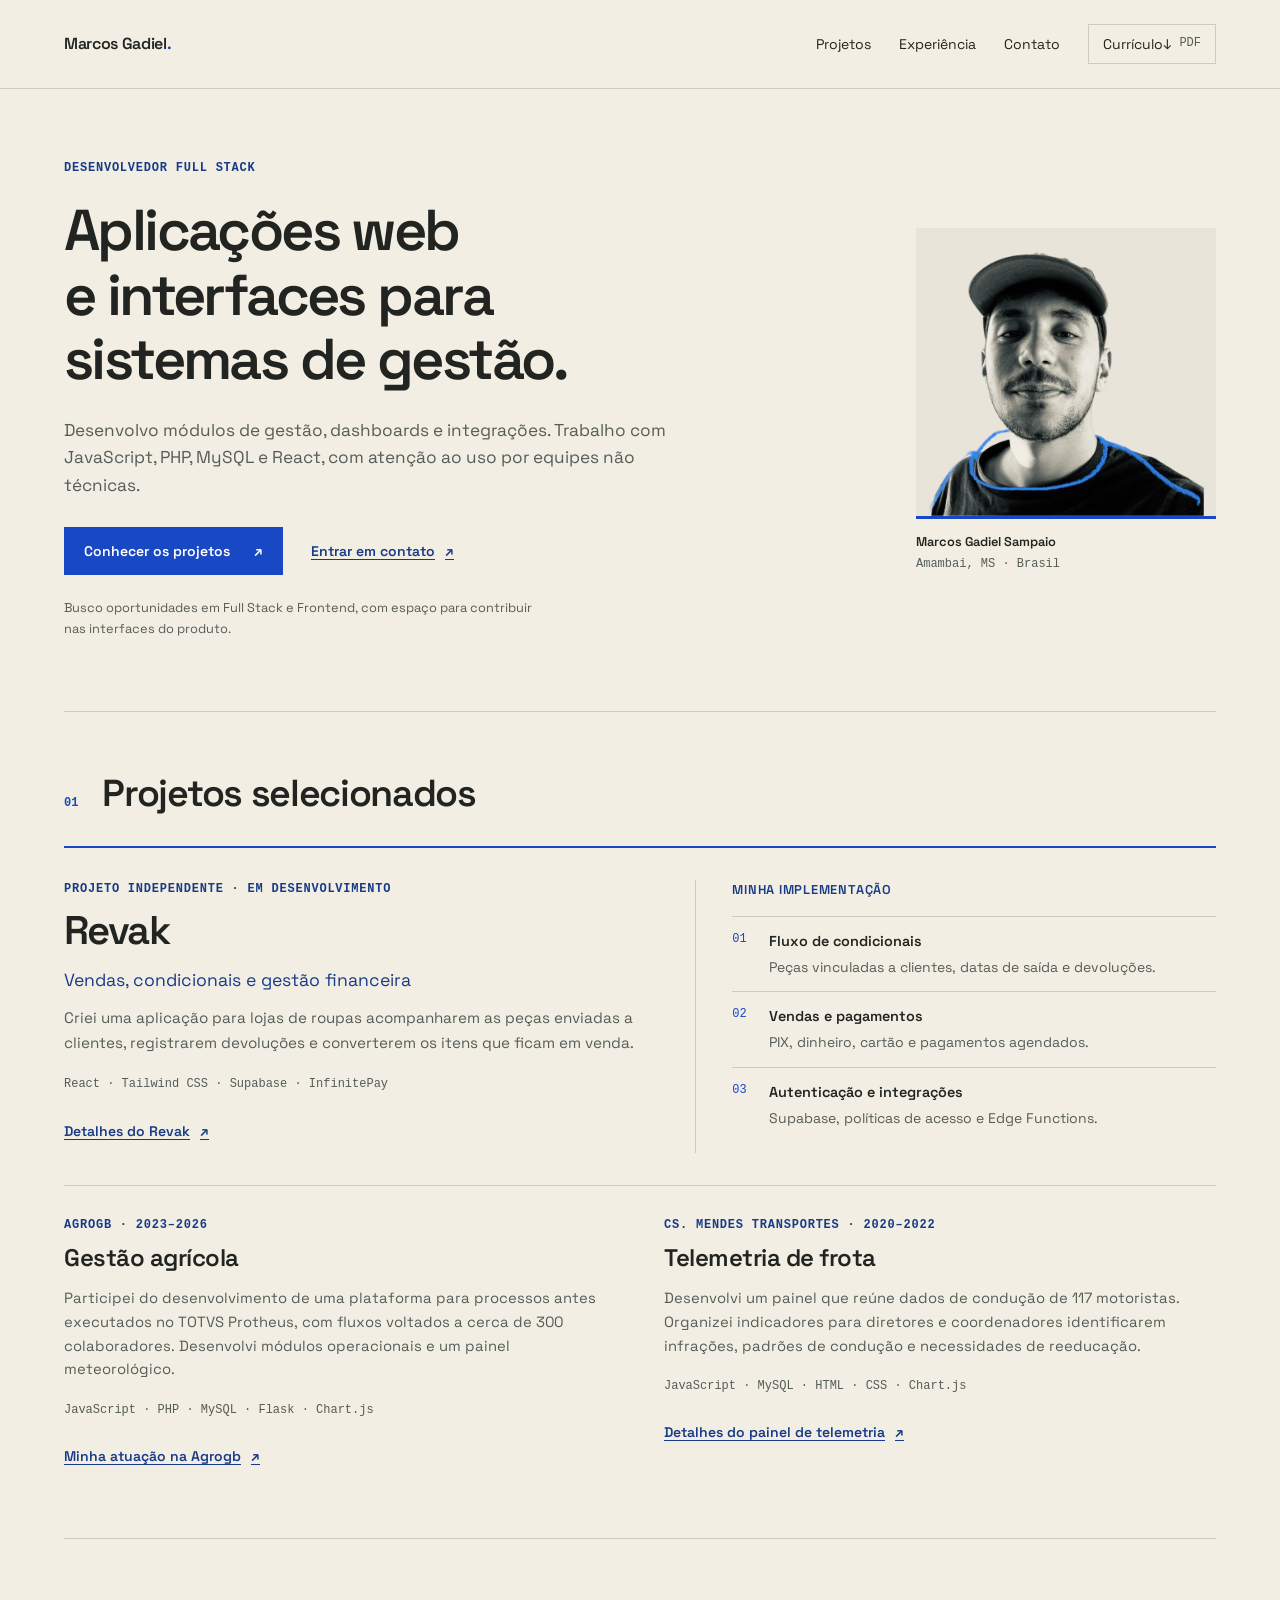
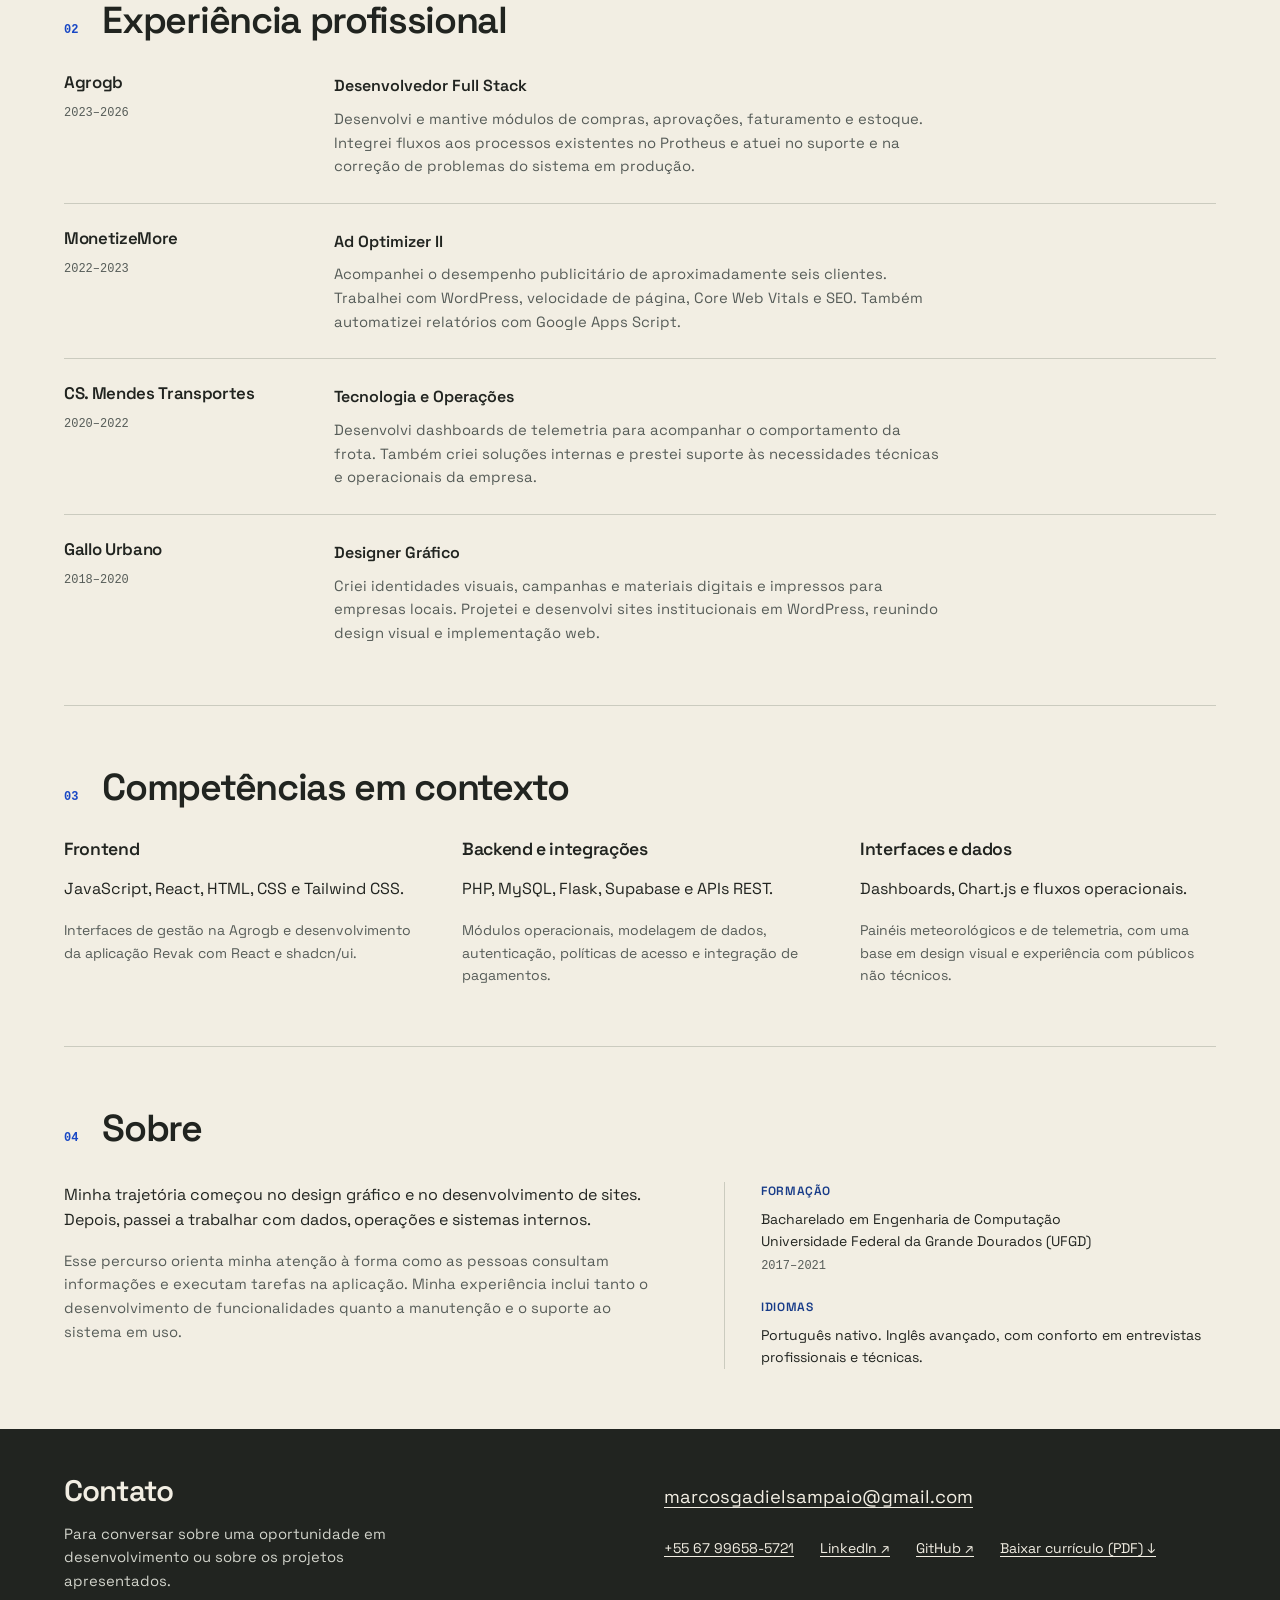
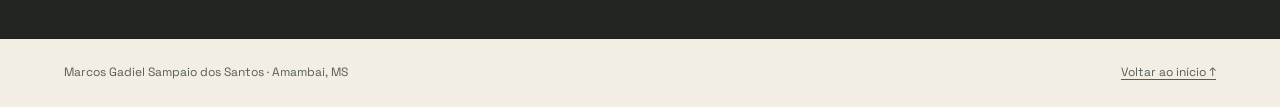
==== commit a347e8ad: "portfolio iupdate: new copy, projects area, contact" ====
--- a/index.html
+++ b/index.html
@@ -1,1566 +1,143 @@
-<!DOCTYPE html>
+<!doctype html>
 <html lang="pt-BR">
-
 <head>
-  <meta charset="UTF-8">
-  <meta name="viewport" content="width=device-width, initial-scale=1.0">
-  <title>Marcos Gadiel Sampaio — Full Stack Developer</title>
-  <meta name="description" content="Portfólio de Marcos Gadiel Sampaio dos Santos, Full Stack Developer.">
-  <link rel="preconnect" href="https://fonts.googleapis.com">
-  <link rel="preconnect" href="https://fonts.gstatic.com" crossorigin>
-  <link
-    href="https://fonts.googleapis.com/css2?family=Space+Grotesk:wght@300;400;500;600;700&family=IBM+Plex+Mono:wght@400;500;600&display=swap"
-    rel="stylesheet">
-  <style>
-    /* ============ TOKENS ============ */
-    :root {
-      --paper: #F2EEE3;
-      --paper-deep: #E9E3D2;
-      --grid-line: rgba(30, 79, 216, 0.10);
-      --grid-line-strong: rgba(30, 79, 216, 0.20);
-      --blue: #1E4FD8;
-      --blue-deep: #0B2B6B;
-      --blue-glass: rgba(30, 79, 216, 0.08);
-      --ink: #212420;
-      --ink-soft: #5B5C54;
-      --ink-faint: #94958A;
-      --sheet-max: 1180px;
-      --unit: 8px;
-    }
-
-    * {
-      box-sizing: border-box;
-    }
-
-    html {
-      scroll-behavior: smooth;
-    }
-
-    body {
-      margin: 0;
-      background:
-        repeating-linear-gradient(0deg,
-          var(--grid-line) 0 1px,
-          transparent 1px 32px),
-        repeating-linear-gradient(90deg,
-          var(--grid-line) 0 1px,
-          transparent 1px 32px),
-        var(--paper);
-      color: var(--ink);
-      font-family: 'Space Grotesk', sans-serif;
-      font-weight: 400;
-      -webkit-font-smoothing: antialiased;
-    }
-
-    ::selection {
-      background: var(--blue);
-      color: var(--paper);
-    }
-
-    .mono {
-      font-family: 'IBM Plex Mono', monospace;
-    }
-
-    h1,
-    h2,
-    h3 {
-      margin: 0;
-      font-family: 'Space Grotesk', sans-serif;
-    }
-
-    a {
-      color: var(--blue-deep);
-      text-decoration: none;
-    }
-
-    a:focus-visible,
-    button:focus-visible {
-      outline: 2px solid var(--blue);
-      outline-offset: 3px;
-    }
-
-
-    /* ============ REGISTRATION MARKS ============ */
-
-    .reg {
-      position: fixed;
-      width: 34px;
-      height: 34px;
-      pointer-events: none;
-      z-index: 40;
-      opacity: 0;
-      transition: opacity 1.2s ease;
-    }
-
-    .reg.show {
-      opacity: 1;
-    }
-
-    .reg svg {
-      width: 100%;
-      height: 100%;
-      display: block;
-    }
-
-    .reg-tl {
-      top: 14px;
-      left: 14px;
-    }
-
-    .reg-tr {
-      top: 14px;
-      right: 14px;
-    }
-
-    .reg-bl {
-      bottom: 14px;
-      left: 14px;
-    }
-
-    .reg-br {
-      bottom: 14px;
-      right: 14px;
-    }
-
-    .reg-label {
-      position: fixed;
-      font-size: 9px;
-      letter-spacing: .06em;
-      color: var(--blue-deep);
-      opacity: 0;
-      transition: opacity 1.2s ease .2s;
-      z-index: 40;
-      pointer-events: none;
-    }
-
-    .reg-label.show {
-      opacity: .75;
-    }
-
-    .reg-label.bl {
-      bottom: 16px;
-      left: 52px;
-    }
-
-    .reg-label.br {
-      bottom: 16px;
-      right: 52px;
-      text-align: right;
-    }
-
-
-    /* ============ TITLE BLOCK ============ */
-
-    .titlebar {
-      position: sticky;
-      top: 0;
-      z-index: 30;
-      background: rgba(242, 238, 227, 0.92);
-      backdrop-filter: blur(6px);
-      border-bottom: 1px solid var(--grid-line-strong);
-    }
-
-    .titlebar-inner {
-      max-width: var(--sheet-max);
-      margin: 0 auto;
-      padding: 14px 24px;
-      display: flex;
-      align-items: center;
-      justify-content: space-between;
-      gap: 16px;
-    }
-
-    .tb-id {
-      font-size: 11px;
-      color: var(--blue-deep);
-      letter-spacing: .05em;
-      white-space: nowrap;
-    }
-
-    .tb-name {
-      font-size: 13px;
-      font-weight: 600;
-      letter-spacing: .02em;
-    }
-
-    .tb-nav {
-      display: flex;
-      gap: 22px;
-      font-size: 11px;
-      letter-spacing: .06em;
-    }
-
-    .tb-nav a {
-      color: var(--ink-soft);
-      border-bottom: 1px solid transparent;
-      padding-bottom: 2px;
-    }
-
-    .tb-nav a:hover {
-      color: var(--blue-deep);
-      border-color: var(--blue);
-    }
-
-
-    /* ============ SHEET WRAPPER ============ */
-
-    .sheet {
-      max-width: var(--sheet-max);
-      margin: 0 auto;
-      padding: 0 24px;
-    }
-
-
-    /* ============ SECTION LABEL ============ */
-
-    .section-label {
-      display: flex;
-      align-items: center;
-      gap: 14px;
-      margin: 0 0 40px 0;
-      color: var(--blue-deep);
-    }
-
-    .section-label .tick {
-      font-size: 11px;
-      letter-spacing: .08em;
-      white-space: nowrap;
-    }
-
-    .section-label .line {
-      flex: 1;
-      height: 1px;
-      background: var(--grid-line-strong);
-      position: relative;
-    }
-
-    .section-label .line::before,
-    .section-label .line::after {
-      content: '';
-      position: absolute;
-      top: -3px;
-      width: 1px;
-      height: 7px;
-      background: var(--blue);
-    }
-
-    .section-label .line::before {
-      left: 0;
-    }
-
-    .section-label .line::after {
-      right: 0;
-    }
-
-    section {
-      padding: 96px 0;
-      position: relative;
-    }
-
-    section:first-of-type {
-      padding-top: 56px;
-    }
-
-
-    /* =========================================================
-   HERO
-   ========================================================= */
-
-    .hero {
-      width: 100%;
-
-      /* ocupa toda a altura disponível da viewport,
-     descontando aproximadamente a titlebar */
-      min-height: calc(100vh - 58px);
-
-      display: grid;
-      grid-template-columns: minmax(0, 1.05fr) minmax(460px, 0.95fr);
-
-      gap: 56px;
-
-      align-items: center;
-
-      padding-top: 40px;
-      padding-bottom: 40px;
-    }
-
-    .hero-copy {
-      max-width: 760px;
-    }
-
-    .hero-eyebrow {
-      font-size: 12px;
-      color: var(--blue-deep);
-      letter-spacing: .1em;
-      margin-bottom: 18px;
-
-      display: flex;
-      align-items: center;
-      gap: 8px;
-    }
-
-    .hero-eyebrow::before {
-      content: '';
-      width: 8px;
-      height: 8px;
-      border: 1px solid var(--blue);
-      transform: rotate(45deg);
-    }
-
-    .hero h1 {
-      font-size: clamp(2.4rem, 5.6vw, 4.4rem);
-      line-height: 0.98;
-      font-weight: 600;
-      letter-spacing: -0.01em;
-    }
-
-    .hero h1 span {
-      display: block;
-    }
-
-    .hero h1 .accent {
-      color: var(--blue);
-    }
-
-    .hero-dim {
-      margin-top: 28px;
-
-      display: flex;
-      align-items: center;
-      gap: 10px;
-
-      max-width: 480px;
-    }
-
-    .hero-dim svg {
-      flex: 1;
-      display: block;
-      height: 16px;
-      width: 100%;
-    }
-
-    .hero-dim .dim-label {
-      font-size: 11px;
-      white-space: nowrap;
-      color: var(--ink-soft);
-    }
-
-    .hero-sub {
-      margin-top: 22px;
-      font-size: 1.02rem;
-      color: var(--ink-soft);
-      max-width: 46ch;
-      line-height: 1.55;
-    }
-
-    .hero-contact {
-      margin-top: 32px;
-
-      display: flex;
-      flex-wrap: wrap;
-
-      gap: 10px 22px;
-
-      font-size: 12.5px;
-    }
-
-    .hero-contact a,
-    .hero-contact span {
-      color: var(--ink-soft);
-
-      display: flex;
-      align-items: center;
-
-      gap: 6px;
-    }
-
-    .hero-contact a:hover {
-      color: var(--blue-deep);
-    }
-
-    .hero-contact .sep {
-      color: var(--grid-line-strong);
-    }
-
-
-    /* ============ HERO PHOTO ============ */
-
-    .hero-figure {
-      position: relative;
-
-      width: 100%;
-      height: 100%;
-
-      min-height: calc(100vh - 150px);
-
-      display: flex;
-      flex-direction: column;
-      justify-content: center;
-    }
-
-    .hero-photo-frame {
-      position: relative;
-
-      display: flex;
-      align-items: center;
-      justify-content: center;
-
-      width: 100%;
-      height: 100%;
-
-      min-height: calc(100vh - 150px);
-
-      overflow: hidden;
-    }
-
-    .hero-photo-frame img {
-      display: block;
-
-      /*
-    Foto grande:
-    ocupa praticamente toda a coluna,
-    mas mantém um limite para não ficar exagerada
-  */
-      width: min(100%, 650px);
-
-      max-width: none;
-
-      height: auto;
-
-      position: relative;
-      z-index: 2;
-    }
-
-    .hero-photo-frame::before {
-      content: '';
-
-      position: absolute;
-
-      left: 50%;
-      bottom: 6%;
-
-      width: 88%;
-      height: 78%;
-
-      transform: translateX(-50%);
-
-      border-radius: 50%;
-
-      background:
-        radial-gradient(closest-side,
-          var(--grid-line-strong),
-          transparent 72%);
-
-      z-index: 1;
-    }
-
-    .hero-crosshair {
-      position: absolute;
-
-      top: 8%;
-      right: 6%;
-
-      width: 26px;
-      height: 26px;
-
-      z-index: 3;
-
-      opacity: .8;
-    }
-
-    .hero-caption {
-      margin-top: 10px;
-
-      display: flex;
-      justify-content: space-between;
-
-      font-size: 10.5px;
-
-      color: var(--ink-faint);
-
-      letter-spacing: .04em;
-    }
-
-
-    /* ============ RESPONSIVE HERO ============ */
-
-    @media (max-width: 1100px) {
-      .hero {
-        grid-template-columns: minmax(0, 1fr) minmax(400px, 0.9fr);
-        gap: 36px;
-      }
-
-      .hero-photo-frame img {
-        width: min(100%, 560px);
-      }
-    }
-
-
-    @media (max-width: 860px) {
-
-      .hero {
-        grid-template-columns: 1fr;
-
-        min-height: auto;
-
-        gap: 32px;
-
-        padding-top: 40px;
-        padding-bottom: 56px;
-      }
-
-      .hero-figure {
-        order: -1;
-
-        height: auto;
-        min-height: auto;
-      }
-
-      .hero-photo-frame {
-        height: auto;
-
-        min-height: 420px;
-
-        overflow: visible;
-      }
-
-      .hero-photo-frame img {
-        width: min(100%, 480px);
-      }
-    }
-
-
-    @media (max-width: 640px) {
-
-      .titlebar-inner {
-        padding: 14px 18px;
-      }
-
-      .tb-name,
-      .tb-nav {
-        display: none;
-      }
-
-      .sheet {
-        padding: 0 18px;
-      }
-
-      .hero {
-        padding-top: 28px;
-      }
-
-      .hero h1 {
-        font-size: clamp(2.4rem, 12vw, 3.6rem);
-      }
-
-      .hero-photo-frame {
-        min-height: 360px;
-      }
-
-      .hero-photo-frame img {
-        width: min(100%, 400px);
-      }
-    }
-
-
-    /* ============ NOTES / SUMMARY ============ */
-
-    .notes-box {
-      border: 1px solid var(--grid-line-strong);
-      border-left: 3px solid var(--blue);
-      background: var(--blue-glass);
-      padding: 28px 32px;
-    }
-
-    .notes-box p {
-      margin: 0 0 16px 0;
-      font-size: 1.02rem;
-      line-height: 1.7;
-      color: var(--ink);
-      max-width: 74ch;
-    }
-
-    .notes-box p:last-child {
-      margin-bottom: 0;
-    }
-
-    .notes-tag {
-      font-size: 10.5px;
-      color: var(--blue-deep);
-      letter-spacing: .08em;
-      margin-bottom: 14px;
-      display: block;
-    }
-
-
-    /* ============ SKILLS / LEGEND ============ */
-
-    .legend {
-      display: grid;
-      grid-template-columns: repeat(3, 1fr);
-      gap: 32px;
-    }
-
-    .legend-group {
-      border-top: 1px solid var(--grid-line-strong);
-      padding-top: 16px;
-    }
-
-    .legend-head {
-      display: flex;
-      align-items: center;
-      gap: 10px;
-
-      font-size: 11px;
-      letter-spacing: .06em;
-
-      color: var(--blue-deep);
-
-      margin-bottom: 16px;
-    }
-
-    .legend-swatch {
-      width: 10px;
-      height: 10px;
-
-      border: 1px solid var(--blue);
-
-      flex-shrink: 0;
-    }
-
-    .legend-group.tier-1 .legend-swatch {
-      background: var(--blue);
-    }
-
-    .legend-group.tier-2 .legend-swatch {
-      background:
-        repeating-linear-gradient(45deg,
-          var(--blue) 0 2px,
-          transparent 2px 4px);
-    }
-
-    .legend-group.tier-3 .legend-swatch {
-      background: transparent;
-    }
-
-    .legend-items {
-      display: flex;
-      flex-wrap: wrap;
-      gap: 8px;
-    }
-
-    .legend-item {
-      font-size: 12px;
-      font-family: 'IBM Plex Mono', monospace;
-
-      padding: 5px 10px;
-
-      border: 1px solid var(--grid-line-strong);
-
-      color: var(--ink-soft);
-
-      white-space: nowrap;
-    }
-
-    @media (max-width: 860px) {
-
-      .legend {
-        grid-template-columns: 1fr;
-        gap: 28px;
-      }
-    }
-
-
-    /* ============ EXPERIENCE / TRACE ============ */
-
-    .trace-wrap {
-      position: relative;
-    }
-
-    .trace-line-svg {
-      position: absolute;
-
-      left: 9px;
-      top: 0;
-      bottom: 0;
-
-      width: 2px;
-      height: 100%;
-    }
-
-    .trace-line-svg line {
-      stroke: var(--blue);
-      stroke-width: 2;
-
-      stroke-dasharray: 2000;
-      stroke-dashoffset: 2000;
-
-      transition: stroke-dashoffset 1.6s ease;
-    }
-
-    .trace-line-svg.drawn line {
-      stroke-dashoffset: 0;
-    }
-
-    .node {
-      position: relative;
-
-      padding: 0 0 64px 44px;
-
-      opacity: 0;
-
-      transform: translateY(10px);
-
-      transition:
-        opacity .6s ease,
-        transform .6s ease;
-    }
-
-    .node.in {
-      opacity: 1;
-      transform: none;
-    }
-
-    .node:last-child {
-      padding-bottom: 0;
-    }
-
-    .node::before {
-      content: '';
-
-      position: absolute;
-
-      left: 2px;
-      top: 4px;
-
-      width: 18px;
-      height: 18px;
-
-      border: 2px solid var(--blue);
-
-      border-radius: 50%;
-
-      background: var(--paper);
-    }
-
-    .node::after {
-      content: '';
-
-      position: absolute;
-
-      left: 8px;
-      top: 11px;
-
-      width: 6px;
-      height: 6px;
-
-      background: var(--blue);
-
-      border-radius: 50%;
-    }
-
-    .node-head {
-      display: flex;
-      flex-wrap: wrap;
-      align-items: baseline;
-
-      gap: 10px 16px;
-
-      margin-bottom: 6px;
-    }
-
-    .node-role {
-      font-size: 1.2rem;
-      font-weight: 600;
-    }
-
-    .node-period {
-      font-family: 'IBM Plex Mono', monospace;
-
-      font-size: 11.5px;
-
-      color: var(--blue-deep);
-
-      border: 1px solid var(--grid-line-strong);
-
-      padding: 2px 8px;
-    }
-
-    .node-org {
-      font-size: 13px;
-      color: var(--ink-soft);
-      margin-bottom: 16px;
-    }
-
-    .node ul {
-      margin: 0 0 16px 0;
-      padding: 0;
-
-      list-style: none;
-
-      max-width: 70ch;
-    }
-
-    .node li {
-      position: relative;
-
-      padding-left: 16px;
-
-      margin-bottom: 9px;
-
-      font-size: 14.5px;
-      line-height: 1.6;
-
-      color: var(--ink);
-    }
-
-    .node li::before {
-      content: '';
-
-      position: absolute;
-
-      left: 0;
-      top: 9px;
-
-      width: 8px;
-      height: 1px;
-
-      background: var(--blue);
-    }
-
-    .node-tags {
-      display: flex;
-      flex-wrap: wrap;
-      gap: 6px;
-    }
-
-    .node-tags span {
-      font-family: 'IBM Plex Mono', monospace;
-
-      font-size: 10.5px;
-
-      color: var(--ink-faint);
-
-      border: 1px solid var(--grid-line-strong);
-
-      padding: 3px 7px;
-    }
-
-
-    /* ============ FEATURED PROJECT ============ */
-
-    .section-featured {
-      padding-top: 0;
-    }
-
-    .project-card {
-      border: 1px solid var(--blue);
-
-      padding: 0;
-
-      display: grid;
-
-      grid-template-columns: 1fr 1fr;
-    }
-
-    .project-info {
-      padding: 36px;
-    }
-
-    .project-tag {
-      font-size: 10.5px;
-
-      letter-spacing: .08em;
-
-      color: var(--blue-deep);
-
-      margin-bottom: 14px;
-
-      display: block;
-    }
-
-    .project-info h3 {
-      font-size: 1.7rem;
-
-      font-weight: 600;
-
-      margin-bottom: 6px;
-
-      line-height: 1.15;
-    }
-
-    .project-info .subtitle {
-      font-size: 13px;
-
-      color: var(--ink-soft);
-
-      margin-bottom: 20px;
-    }
-
-    .project-info p {
-      font-size: 14.5px;
-
-      line-height: 1.65;
-
-      color: var(--ink);
-
-      margin: 0 0 20px 0;
-
-      max-width: 56ch;
-    }
-
-    .project-info .node-tags {
-      margin-top: 4px;
-    }
-
-    .project-diagram {
-      background: var(--paper-deep);
-
-      border-left: 1px solid var(--blue);
-
-      display: flex;
-
-      align-items: center;
-      justify-content: center;
-
-      padding: 24px;
-    }
-
-    .project-diagram svg {
-      width: 100%;
-      height: auto;
-      max-width: 340px;
-    }
-
-    .project-card--lead {
-      border-width: 2px;
-
-      position: relative;
-
-      box-shadow:
-        0 24px 48px rgba(11, 43, 107, 0.10);
-    }
-
-    .project-card--lead::before {
-      content: 'PRIORIDADE';
-
-      position: absolute;
-
-      top: -1px;
-      right: -1px;
-
-      background: var(--blue);
-      color: var(--paper);
-
-      font-family: 'IBM Plex Mono', monospace;
-
-      font-size: 10px;
-
-      letter-spacing: .08em;
-
-      padding: 5px 10px;
-    }
-
-    .project-card--lead .project-info {
-      padding: 44px;
-    }
-
-    .project-card--lead .project-info h3 {
-      font-size: 2.1rem;
-    }
-
-    .project-card--lead .project-info p {
-      font-size: 15.5px;
-    }
-
-    @media (max-width: 780px) {
-
-      .project-card {
-        grid-template-columns: 1fr;
-      }
-
-      .project-diagram {
-        border-left: none;
-        border-top: 1px solid var(--blue);
-        order: -1;
-      }
-
-      .project-card--lead .project-info {
-        padding: 32px 24px;
-      }
-    }
-
-
-    /* ============ EDUCATION / LANGUAGES ============ */
-
-    .dials {
-      display: grid;
-
-      grid-template-columns: 1fr 1fr;
-
-      gap: 32px;
-    }
-
-    .dial {
-      border: 1px solid var(--grid-line-strong);
-
-      padding: 24px 26px;
-
-      position: relative;
-    }
-
-    .dial-tag {
-      font-size: 10.5px;
-
-      letter-spacing: .08em;
-
-      color: var(--blue-deep);
-
-      display: block;
-
-      margin-bottom: 12px;
-    }
-
-    .dial h3 {
-      font-size: 1.15rem;
-
-      font-weight: 600;
-
-      margin-bottom: 6px;
-    }
-
-    .dial p {
-      font-size: 13px;
-
-      color: var(--ink-soft);
-
-      margin: 0 0 4px 0;
-    }
-
-    .dial .lang-row {
-      display: flex;
-
-      justify-content: space-between;
-
-      align-items: center;
-
-      margin-top: 14px;
-
-      font-size: 13px;
-    }
-
-    .dial .lang-row+.lang-row {
-      margin-top: 10px;
-    }
-
-    .lang-bar {
-      flex: 1;
-
-      height: 5px;
-
-      margin: 0 14px;
-
-      background: var(--grid-line);
-
-      position: relative;
-    }
-
-    .lang-bar i {
-      position: absolute;
-
-      left: 0;
-      top: 0;
-
-      height: 100%;
-
-      background: var(--blue);
-
-      display: block;
-    }
-
-    @media (max-width: 640px) {
-
-      .dials {
-        grid-template-columns: 1fr;
-      }
-    }
-
-
-    /* ============ FOOTER ============ */
-
-    footer {
-      border-top: 1px solid var(--blue);
-
-      padding: 40px 0 60px;
-    }
-
-    .footer-grid {
-      display: flex;
-
-      flex-wrap: wrap;
-
-      justify-content: space-between;
-
-      gap: 24px;
-
-      font-size: 12px;
-
-      color: var(--ink-soft);
-    }
-
-    .footer-col .footer-tag {
-      font-size: 10.5px;
-
-      letter-spacing: .08em;
-
-      color: var(--blue-deep);
-
-      display: block;
-
-      margin-bottom: 10px;
-    }
-
-    .footer-col a {
-      display: block;
-
-      color: var(--ink);
-
-      margin-bottom: 6px;
-    }
-
-    .footer-col a:hover {
-      color: var(--blue-deep);
-    }
-
-    .footer-bottom {
-      margin-top: 40px;
-
-      padding-top: 20px;
-
-      border-top: 1px solid var(--grid-line-strong);
-
-      display: flex;
-
-      justify-content: space-between;
-
-      flex-wrap: wrap;
-
-      gap: 8px;
-
-      font-size: 10.5px;
-
-      color: var(--ink-faint);
-
-      font-family: 'IBM Plex Mono', monospace;
-    }
-
-
-    /* ============ REDUCED MOTION ============ */
-
-    @media (prefers-reduced-motion: reduce) {
-
-      * {
-        transition: none !important;
-        animation: none !important;
-      }
-
-      .trace-line-svg line {
-        stroke-dashoffset: 0 !important;
-      }
-
-      .node {
-        opacity: 1 !important;
-        transform: none !important;
-      }
-    }
-  </style>
+  <meta charset="utf-8">
+  <meta name="viewport" content="width=device-width, initial-scale=1">
+  <title>Marcos Gadiel Sampaio | Desenvolvedor Full Stack</title>
+  <meta name="description" content="Desenvolvedor full stack com experiência em sistemas de gestão, dashboards e integrações. Conheça o Revak e os trabalhos de Marcos Gadiel na Agrogb e em telemetria.">
+  <meta name="theme-color" content="#f2eee3">
+  <meta property="og:type" content="website">
+  <meta property="og:locale" content="pt_BR">
+  <meta property="og:title" content="Marcos Gadiel Sampaio | Desenvolvedor Full Stack">
+  <meta property="og:description" content="Sistemas de gestão, dashboards e integrações. Experiência em desenvolvimento web com uma base em design.">
+  <link rel="icon" href="assets/favicon.svg" type="image/svg+xml">
+  <link rel="stylesheet" href="assets/styles.css">
 </head>
-
-<body>
-
-  <!-- registration marks -->
-  <div class="reg reg-tl"><svg viewBox="0 0 34 34">
-      <line x1="17" y1="0" x2="17" y2="34" stroke="#1E4FD8" stroke-width="1" />
-      <line x1="0" y1="17" x2="34" y2="17" stroke="#1E4FD8" stroke-width="1" />
-      <circle cx="17" cy="17" r="6" fill="none" stroke="#1E4FD8" stroke-width="1" />
-    </svg></div>
-  <div class="reg reg-tr"><svg viewBox="0 0 34 34">
-      <line x1="17" y1="0" x2="17" y2="34" stroke="#1E4FD8" stroke-width="1" />
-      <line x1="0" y1="17" x2="34" y2="17" stroke="#1E4FD8" stroke-width="1" />
-      <circle cx="17" cy="17" r="6" fill="none" stroke="#1E4FD8" stroke-width="1" />
-    </svg></div>
-  <div class="reg reg-bl"><svg viewBox="0 0 34 34">
-      <line x1="17" y1="0" x2="17" y2="34" stroke="#1E4FD8" stroke-width="1" />
-      <line x1="0" y1="17" x2="34" y2="17" stroke="#1E4FD8" stroke-width="1" />
-      <circle cx="17" cy="17" r="6" fill="none" stroke="#1E4FD8" stroke-width="1" />
-    </svg></div>
-  <div class="reg reg-br"><svg viewBox="0 0 34 34">
-      <line x1="17" y1="0" x2="17" y2="34" stroke="#1E4FD8" stroke-width="1" />
-      <line x1="0" y1="17" x2="34" y2="17" stroke="#1E4FD8" stroke-width="1" />
-      <circle cx="17" cy="17" r="6" fill="none" stroke="#1E4FD8" stroke-width="1" />
-    </svg></div>
-  <div class="reg-label bl mono">23°06'20"S</div>
-  <div class="reg-label br mono">55°13'40"O — AMAMBAI/MS</div>
-
-  <!-- title block -->
-  <div class="titlebar">
-    <div class="titlebar-inner">
-      <span class="tb-id mono">DES. Nº 001 · ESC. 1:1</span>
-      <span class="tb-name">MARCOS GADIEL SAMPAIO DOS SANTOS</span>
-      <nav class="tb-nav mono">
-        <a href="#projeto">PROJETO</a>
-        <a href="#sobre">SOBRE</a>
-        <a href="#competencias">COMPETÊNCIAS</a>
-        <a href="#trajetoria">TRAJETÓRIA</a>
-        <a href="#contato">CONTATO</a>
+<body id="topo">
+  <a class="skip-link" href="#conteudo">Pular para o conteúdo</a>
+  <header class="site-header">
+    <div class="wrap header-inner">
+      <a class="brand" href="#topo" aria-label="Marcos Gadiel, início">Marcos Gadiel<span aria-hidden="true">.</span></a>
+      <nav class="site-nav" aria-label="Navegação principal">
+        <a href="#projetos">Projetos</a>
+        <a href="#experiencia">Experiência</a>
+        <a href="#contato">Contato</a>
+        <a class="nav-cv" href="assets/marcos-gadiel-curriculo.pdf" download>Currículo <span aria-hidden="true">↓</span><span class="meta">&nbsp;PDF</span></a>
       </nav>
     </div>
-  </div>
+  </header>
+  <main id="conteudo" class="wrap" tabindex="-1">
+    <section class="hero" aria-labelledby="apresentacao">
+      <div>
+        <p class="eyebrow">Desenvolvedor Full Stack</p>
+        <h1 id="apresentacao">Aplicações web e interfaces para sistemas de gestão.</h1>
+        <p class="hero-intro">Desenvolvo módulos de gestão, dashboards e integrações. Trabalho com JavaScript, PHP, MySQL e React, com atenção ao uso por equipes não técnicas.</p>
+        <div class="hero-actions">
+          <a class="button" href="#projetos">Conhecer os projetos <span aria-hidden="true">↗</span></a>
+          <a class="text-link" href="mailto:marcosgadielsampaio@gmail.com">Entrar em contato <span aria-hidden="true">↗</span></a>
+        </div>
+        <p class="opportunity">Busco oportunidades em Full Stack e Frontend, com espaço para contribuir nas interfaces do produto.</p>
+      </div>
+      <figure class="portrait">
+        <div class="portrait-image">
+          <img src="assets/retrato.png" alt="Retrato de Marcos Gadiel Sampaio" width="672" height="643" decoding="async">
+        </div>
+        <figcaption><strong>Marcos Gadiel Sampaio</strong><span class="meta">Amambai, MS · Brasil</span></figcaption>
+      </figure>
+    </section>
 
-  <main class="sheet">
-
-    <!-- HERO -->
-    <section class="hero" id="topo">
-      <div class="hero-copy">
-        <div class="hero-eyebrow mono">FOLHA 01/06 — PERFIL PROFISSIONAL</div>
-        <h1>
-          <span>FULL STACK</span>
-          <span class="accent">DEVELOPER</span>
-        </h1>
-        <div class="hero-dim">
-          <span class="dim-label mono">2018</span>
-          <svg viewBox="0 0 200 16" preserveAspectRatio="none">
-            <line x1="0" y1="8" x2="200" y2="8" stroke="#1E4FD8" stroke-width="1" />
-            <line x1="0" y1="2" x2="0" y2="14" stroke="#1E4FD8" stroke-width="1" />
-            <line x1="200" y1="2" x2="200" y2="14" stroke="#1E4FD8" stroke-width="1" />
-          </svg>
-          <span class="dim-label mono">2026 · 8+ ANOS</span>
+    <section class="section" id="projetos" aria-labelledby="titulo-projetos">
+      <div class="section-heading"><span class="number" aria-hidden="true">01</span><h2 id="titulo-projetos">Projetos selecionados</h2></div>
+      <article class="project-lead" aria-labelledby="titulo-revak">
+        <div>
+          <p class="eyebrow">Projeto independente · Em desenvolvimento</p>
+          <h3 id="titulo-revak">Revak</h3>
+          <p class="project-title">Vendas, condicionais e gestão financeira</p>
+          <p class="description">Criei uma aplicação para lojas de roupas acompanharem as peças enviadas a clientes, registrarem devoluções e converterem os itens que ficam em venda.</p>
+          <p class="stack">React · Tailwind CSS · Supabase · InfinitePay</p>
+          <a class="text-link" href="projetos/revak.html">Detalhes do Revak <span aria-hidden="true">↗</span></a>
         </div>
-        <p class="hero-sub">Desenvolvo sistemas que substituem planilhas soltas e processos manuais por fluxos
-          automatizados — de plataformas agrícolas a paineis de telemetria de frota. Base em design gráfico, hoje
-          traduzida em interfaces que pessoas não-técnicas conseguem operar sem manual.</p>
-        <div class="hero-contact mono">
-          <a href="mailto:marcosgadielsampaio@gmail.com">marcosgadielsampaio@gmail.com</a>
-          <span class="sep">/</span>
-          <a href="tel:+5567996585721">+55 67 99658-5721</a>
-          <span class="sep">/</span>
-          <a href="https://linkedin.com/in/gadielsampaio/" target="_blank"
-            rel="noopener">linkedin.com/in/gadielsampaio</a>
-          <span class="sep">/</span>
-          <a href="https://github.com/gadielsampaio" target="_blank" rel="noopener">github.com/gadielsampaio</a>
+        <div class="project-scope">
+          <h4>Minha implementação</h4>
+          <ol class="scope-list">
+            <li><span class="number" aria-hidden="true">01</span><div><strong>Fluxo de condicionais</strong><p>Peças vinculadas a clientes, datas de saída e devoluções.</p></div></li>
+            <li><span class="number" aria-hidden="true">02</span><div><strong>Vendas e pagamentos</strong><p>PIX, dinheiro, cartão e pagamentos agendados.</p></div></li>
+            <li><span class="number" aria-hidden="true">03</span><div><strong>Autenticação e integrações</strong><p>Supabase, políticas de acesso e Edge Functions.</p></div></li>
+          </ol>
         </div>
-      </div>
-      <div class="hero-figure">
-        <div class="hero-photo-frame">
-          <svg class="hero-crosshair" viewBox="0 0 26 26">
-            <line x1="13" y1="0" x2="13" y2="26" stroke="#1E4FD8" stroke-width="1" />
-            <line x1="0" y1="13" x2="26" y2="13" stroke="#1E4FD8" stroke-width="1" />
-            <circle cx="13" cy="13" r="5" fill="none" stroke="#1E4FD8" stroke-width="1" />
-          </svg>
-          <img src="./assets/retrato.png" alt="Gadd">
-        </div>
-        <div class="hero-caption mono">
-          <span>FIG. 1 — RETRATO</span>
-          <span>AMAMBAI, MS</span>
-        </div>
+      </article>
+      <div class="project-secondary">
+        <article aria-labelledby="titulo-agrogb">
+          <p class="eyebrow">Agrogb · 2023–2026</p>
+          <h3 id="titulo-agrogb">Gestão agrícola</h3>
+          <p>Participei do desenvolvimento de uma plataforma para processos antes executados no TOTVS Protheus, com fluxos voltados a cerca de 300 colaboradores. Desenvolvi módulos operacionais e um painel meteorológico.</p>
+          <p class="stack">JavaScript · PHP · MySQL · Flask · Chart.js</p>
+          <a class="text-link" href="projetos/agrogb.html">Minha atuação na Agrogb <span aria-hidden="true">↗</span></a>
+        </article>
+        <article aria-labelledby="titulo-telemetria">
+          <p class="eyebrow">CS. Mendes Transportes · 2020–2022</p>
+          <h3 id="titulo-telemetria">Telemetria de frota</h3>
+          <p>Desenvolvi um painel que reúne dados de condução de 117 motoristas. Organizei indicadores para diretores e coordenadores identificarem infrações, padrões de condução e necessidades de reeducação.</p>
+          <p class="stack">JavaScript · MySQL · HTML · CSS · Chart.js</p>
+          <a class="text-link" href="projetos/telemetria.html">Detalhes do painel de telemetria <span aria-hidden="true">↗</span></a>
+        </article>
       </div>
     </section>
 
-    <!-- FEATURED PROJECT (PRIORITY) -->
-    <section id="projeto" class="section-featured">
-      <div class="section-label"><span class="tick mono">02 / PROJETO PRINCIPAL</span><span class="line"></span><span
-          class="tick mono">EM DESENVOLVIMENTO</span></div>
-      <div class="project-card project-card--lead">
-        <div class="project-info">
-          <span class="project-tag mono">PROJETO INDEPENDENTE — FULL STACK</span>
-          <h3>Revak</h3>
-          <div class="subtitle">Plataforma de vendas e pedidos condicionais para o varejo de moda</div>
-          <p>Sistema de gestão comercial e financeira para lojas de roupa que trabalham com pedidos condicionais:
-            produtos são enviados ao cliente com prazo de retorno, controle do que fica ou volta, e conversão automática
-            das peças retidas em venda.</p>
-          <p>Pagamentos à vista via PIX, dinheiro e cartão, além de fluxos parcelados e carnês, com integração à
-            InfinitePay — geração de QR Code PIX e checkout via Infinite Tap conforme o dispositivo.</p>
-          <div class="node-tags mono"><span>React</span><span>Tailwind
-              CSS</span><span>shadcn/ui</span><span>Supabase</span><span>Row Level Security</span><span>Edge
-              Functions</span><span>InfinitePay</span></div>
-        </div>
-        <div class="project-diagram">
-          <svg viewBox="0 0 320 260" xmlns="http://www.w3.org/2000/svg">
-            <g fill="none" stroke="#1E4FD8" stroke-width="1.2" font-family="IBM Plex Mono, monospace">
-              <rect x="10" y="14" width="110" height="40" />
-              <text x="65" y="30" font-size="9" fill="#0B2545" text-anchor="middle">PEDIDO</text>
-              <text x="65" y="42" font-size="7" fill="#5B5C54" text-anchor="middle">condicional</text>
-
-              <line x1="120" y1="34" x2="150" y2="34" marker-end="url(#arrow)" />
-
-              <rect x="150" y="14" width="110" height="40" />
-              <text x="205" y="30" font-size="9" fill="#0B2545" text-anchor="middle">ENVIO</text>
-              <text x="205" y="42" font-size="7" fill="#5B5C54" text-anchor="middle">prazo definido</text>
-
-              <line x1="205" y1="54" x2="205" y2="84" marker-end="url(#arrow)" />
-
-              <rect x="150" y="84" width="110" height="40" />
-              <text x="205" y="100" font-size="9" fill="#0B2545" text-anchor="middle">DEVOLUÇÃO</text>
-              <text x="205" y="112" font-size="7" fill="#5B5C54" text-anchor="middle">itens restantes</text>
-
-              <line x1="150" y1="104" x2="120" y2="104" marker-end="url(#arrow)" />
-
-              <rect x="10" y="84" width="110" height="40" />
-              <text x="65" y="100" font-size="9" fill="#0B2545" text-anchor="middle">RETIDO</text>
-              <text x="65" y="112" font-size="7" fill="#5B5C54" text-anchor="middle">conversão automática</text>
-
-              <line x1="65" y1="124" x2="65" y2="154" marker-end="url(#arrow)" />
-
-              <rect x="10" y="154" width="250" height="40" />
-              <text x="135" y="170" font-size="9" fill="#0B2545" text-anchor="middle">VENDA</text>
-              <text x="135" y="182" font-size="7" fill="#5B5C54" text-anchor="middle">PIX · dinheiro · cartão ·
-                parcelado</text>
-
-              <line x1="135" y1="194" x2="135" y2="216" marker-end="url(#arrow)" />
-
-              <rect x="60" y="216" width="150" height="34" />
-              <text x="135" y="236" font-size="8.5" fill="#0B2545" text-anchor="middle">InfinitePay · QR / Tap</text>
-
-              <defs>
-                <marker id="arrow" markerWidth="6" markerHeight="6" refX="5" refY="3" orient="auto">
-                  <path d="M0,0 L6,3 L0,6 Z" fill="#1E4FD8" />
-                </marker>
-              </defs>
-            </g>
-          </svg>
-        </div>
+    <section class="section" id="experiencia" aria-labelledby="titulo-experiencia">
+      <div class="section-heading"><span class="number" aria-hidden="true">02</span><h2 id="titulo-experiencia">Experiência profissional</h2></div>
+      <div>
+        <article class="experience-row">
+          <div class="experience-company"><h3>Agrogb</h3><span class="period">2023–2026</span></div>
+          <div><h4>Desenvolvedor Full Stack</h4><p>Desenvolvi e mantive módulos de compras, aprovações, faturamento e estoque. Integrei fluxos aos processos existentes no Protheus e atuei no suporte e na correção de problemas do sistema em produção.</p></div>
+        </article>
+        <article class="experience-row">
+          <div class="experience-company"><h3>MonetizeMore</h3><span class="period">2022–2023</span></div>
+          <div><h4>Ad Optimizer II</h4><p>Acompanhei o desempenho publicitário de aproximadamente seis clientes. Trabalhei com WordPress, velocidade de página, Core Web Vitals e SEO. Também automatizei relatórios com Google Apps Script.</p></div>
+        </article>
+        <article class="experience-row">
+          <div class="experience-company"><h3>CS. Mendes Transportes</h3><span class="period">2020–2022</span></div>
+          <div><h4>Tecnologia e Operações</h4><p>Desenvolvi dashboards de telemetria para acompanhar o comportamento da frota. Também criei soluções internas e prestei suporte às necessidades técnicas e operacionais da empresa.</p></div>
+        </article>
+        <article class="experience-row">
+          <div class="experience-company"><h3>Gallo Urbano</h3><span class="period">2018–2020</span></div>
+          <div><h4>Designer Gráfico</h4><p>Criei identidades visuais, campanhas e materiais digitais e impressos para empresas locais. Projetei e desenvolvi sites institucionais em WordPress, reunindo design visual e implementação web.</p></div>
+        </article>
       </div>
     </section>
 
-    <!-- SUMMARY -->
-    <section id="sobre">
-      <div class="section-label"><span class="tick mono">03 / RESUMO</span><span class="line"></span><span
-          class="tick mono">NOTAS GERAIS</span></div>
-      <div class="notes-box">
-        <span class="notes-tag mono">NOTA 01</span>
-        <p>8 anos de experiência entre desenvolvimento de software, otimização de anúncios e produtos digitais.
-          Especialidade em transformar processos operacionais complexos — compras, aprovações, telemetria, comissões —
-          em sistemas internos legíveis, com atenção redobrada a usuários sem bagagem técnica.</p>
-        <p>Base sólida em JavaScript, PHP, MySQL, React e WordPress, com integração de APIs, meios de pagamento e
-          autenticação. O caminho começou no design gráfico e na direção criativa — o que hoje aparece na forma como
-          cada painel e fluxo é desenhado antes de ser codificado.</p>
+    <section class="section" id="competencias" aria-labelledby="titulo-competencias">
+      <div class="section-heading"><span class="number" aria-hidden="true">03</span><h2 id="titulo-competencias">Competências em contexto</h2></div>
+      <div class="competency-grid">
+        <div><h3>Frontend</h3><p class="technology-list">JavaScript, React, HTML, CSS e Tailwind CSS.</p><p class="muted">Interfaces de gestão na Agrogb e desenvolvimento da aplicação Revak com React e shadcn/ui.</p></div>
+        <div><h3>Backend e integrações</h3><p class="technology-list">PHP, MySQL, Flask, Supabase e APIs REST.</p><p class="muted">Módulos operacionais, modelagem de dados, autenticação, políticas de acesso e integração de pagamentos.</p></div>
+        <div><h3>Interfaces e dados</h3><p class="technology-list">Dashboards, Chart.js e fluxos operacionais.</p><p class="muted">Painéis meteorológicos e de telemetria, com uma base em design visual e experiência com públicos não técnicos.</p></div>
       </div>
     </section>
 
-    <!-- SKILLS -->
-    <section id="competencias">
-      <div class="section-label"><span class="tick mono">04 / LEGENDA</span><span class="line"></span><span
-          class="tick mono">COMPETÊNCIAS TÉCNICAS</span></div>
-      <div class="legend">
-        <div class="legend-group tier-1">
-          <div class="legend-head"><span class="legend-swatch"></span>PROFICIENTE</div>
-          <div class="legend-items">
-            <span class="legend-item">JavaScript</span><span class="legend-item">PHP</span><span
-              class="legend-item">MySQL</span>
-            <span class="legend-item">React</span><span class="legend-item">HTML/CSS</span><span
-              class="legend-item">Tailwind CSS</span>
-            <span class="legend-item">REST/API</span><span class="legend-item">Modelagem de dados</span><span
-              class="legend-item">Dashboards</span>
-            <span class="legend-item">WordPress</span><span class="legend-item">Visualização de dados</span><span
-              class="legend-item">Automação de processos</span>
-          </div>
-        </div>
-        <div class="legend-group tier-2">
-          <div class="legend-head"><span class="legend-swatch"></span>INTERMEDIÁRIO</div>
-          <div class="legend-items">
-            <span class="legend-item">Flask</span><span class="legend-item">Python</span><span
-              class="legend-item">Docker</span>
-            <span class="legend-item">Supabase</span><span class="legend-item">Chart.js</span><span
-              class="legend-item">jQuery</span>
-            <span class="legend-item">Astro</span><span class="legend-item">Google Ad Manager</span><span
-              class="legend-item">SEO / Core Web Vitals</span>
-            <span class="legend-item">SEMrush</span><span class="legend-item">Google Apps Script</span>
-          </div>
-        </div>
-        <div class="legend-group tier-3">
-          <div class="legend-head"><span class="legend-swatch"></span>COMPLEMENTAR</div>
-          <div class="legend-items">
-            <span class="legend-item">UI/UX</span><span class="legend-item">Photoshop</span><span
-              class="legend-item">Illustrator</span>
-            <span class="legend-item">InDesign</span><span class="legend-item">CorelDRAW</span><span
-              class="legend-item">Direção de arte</span>
-          </div>
-        </div>
+    <section class="section" id="sobre" aria-labelledby="titulo-sobre">
+      <div class="section-heading"><span class="number" aria-hidden="true">04</span><h2 id="titulo-sobre">Sobre</h2></div>
+      <div class="about-grid">
+        <div class="about-copy"><p>Minha trajetória começou no design gráfico e no desenvolvimento de sites. Depois, passei a trabalhar com dados, operações e sistemas internos.</p><p>Esse percurso orienta minha atenção à forma como as pessoas consultam informações e executam tarefas na aplicação. Minha experiência inclui tanto o desenvolvimento de funcionalidades quanto a manutenção e o suporte ao sistema em uso.</p></div>
+        <dl class="about-facts">
+          <dt>Formação</dt><dd>Bacharelado em Engenharia de Computação<br>Universidade Federal da Grande Dourados (UFGD)<br><span class="meta">2017–2021</span></dd>
+          <dt>Idiomas</dt><dd>Português nativo. Inglês avançado, com conforto em entrevistas profissionais e técnicas.</dd>
+        </dl>
       </div>
     </section>
-
-    <!-- EXPERIENCE -->
-    <section id="trajetoria">
-      <div class="section-label"><span class="tick mono">05 / CIRCUITO</span><span class="line"></span><span
-          class="tick mono">TRAJETÓRIA PROFISSIONAL</span></div>
-      <div class="trace-wrap">
-        <svg class="trace-line-svg" id="traceSvg" preserveAspectRatio="none">
-          <line x1="1" y1="0" x2="1" y2="100%" />
-        </svg>
-
-        <div class="node">
-          <div class="node-head">
-            <span class="node-role">Full Stack Developer</span>
-            <span class="node-period mono">2023 — 2026</span>
-          </div>
-          <div class="node-org">Agrogb, Brasil</div>
-          <ul>
-            <li>Projetou uma plataforma de gestão agrícola para substituir processos do TOTVS Protheus, simplificando o
-              fluxo de trabalho de cerca de 300 funcionários, muitos sem afinidade técnica.</li>
-            <li>Construiu módulos de compras, aprovações, cotações, pedidos, faturamento, insumos agrícolas e comissões.
-            </li>
-            <li>Criou um painel meteorológico em tempo real com Chart.js, cruzando dados de estações em diferentes
-              fazendas para apoiar o manejo das lavouras.</li>
-          </ul>
-          <div class="node-tags mono">
-            <span>JavaScript</span><span>PHP</span><span>MySQL</span><span>Flask</span><span>Docker</span><span>Chart.js</span><span>Astro</span>
-          </div>
-        </div>
-
-        <div class="node">
-          <div class="node-head">
-            <span class="node-role">Ad Optimizer II</span>
-            <span class="node-period mono">2022 — 2023</span>
-          </div>
-          <div class="node-org">MonetizeMore</div>
-          <ul>
-            <li>Cuidou da performance publicitária de uma carteira de ~6 clientes, unindo operações de anúncios com
-              desenvolvimento web.</li>
-            <li>Otimizou Core Web Vitals e velocidade de página para aumentar a receita publicitária.</li>
-            <li>Automatizou relatórios de performance com Google Apps Script, reduzindo trabalho manual repetitivo.</li>
-          </ul>
-          <div class="node-tags mono"><span>Google Ad Manager</span><span>WordPress</span><span>SEMrush</span><span>Core
-              Web Vitals</span><span>Apps Script</span></div>
-        </div>
-
-        <div class="node">
-          <div class="node-head">
-            <span class="node-role">Technology &amp; Operations</span>
-            <span class="node-period mono">2020 — 2022</span>
-          </div>
-          <div class="node-org">CS. Mendes Transportes</div>
-          <ul>
-            <li>Desenvolveu um painel de telemetria veicular para uma frota de 117 motoristas — frenagens bruscas,
-              excesso de velocidade, condição de vias e paradas.</li>
-            <li>Transformou dados de telemetria em indicadores de performance, permitindo identificar padrões e
-              reconhecer bons motoristas.</li>
-            <li>Painéis visuais em MySQL, JavaScript e Chart.js, usados por diretores e coordenadores.</li>
-          </ul>
-          <div class="node-tags mono">
-            <span>MySQL</span><span>JavaScript</span><span>Chart.js</span><span>Telemetria</span><span>Dashboards</span>
-          </div>
-        </div>
-
-        <div class="node">
-          <div class="node-head">
-            <span class="node-role">Designer Gráfico</span>
-            <span class="node-period mono">2018 — 2020</span>
-          </div>
-          <div class="node-org">Gallo Urbano, Amambai/MS</div>
-          <ul>
-            <li>Criou materiais digitais e impressos, campanhas e identidades visuais para negócios locais.</li>
-            <li>Desenvolveu sites institucionais em WordPress, unindo design visual e usabilidade.</li>
-            <li>Entregou de 3 a 4 projetos por mês — a base multidisciplinar que sustentou a transição para
-              desenvolvimento de software.</li>
-          </ul>
-          <div class="node-tags mono">
-            <span>WordPress</span><span>Photoshop</span><span>Illustrator</span><span>InDesign</span><span>Branding</span>
-          </div>
-        </div>
-      </div>
-    </section>
-
-    <!-- EDUCATION / LANGUAGES -->
-    <section id="formacao">
-      <div class="section-label"><span class="tick mono">06 / INSTRUMENTAÇÃO</span><span class="line"></span><span
-          class="tick mono">FORMAÇÃO E IDIOMAS</span></div>
-
-      <div class="dials">
-        <div class="dial">
-          <span class="dial-tag mono">FORMAÇÃO</span>
-          <h3>Engenharia de Computação</h3>
-          <p>Universidade Federal da Grande Dourados (UFGD)</p>
-          <p class="mono" style="font-size:11.5px; color:var(--ink-faint); margin-top:8px;">2017 — 2021 · Dourados, MS
-          </p>
-        </div>
-        <div class="dial">
-          <span class="dial-tag mono">IDIOMAS</span>
-          <div class="lang-row">
-            <span>Português</span>
-            <div class="lang-bar"><i style="width:100%"></i></div><span class="mono"
-              style="font-size:11px;">nativo</span>
-          </div>
-          <div class="lang-row">
-            <span>Inglês</span>
-            <div class="lang-bar"><i style="width:82%"></i></div><span class="mono"
-              style="font-size:11px;">avançado</span>
-          </div>
-        </div>
-      </div>
-    </section>
-
   </main>
-
-  <footer id="contato">
-    <div class="sheet">
-      <div class="footer-grid">
-        <div class="footer-col">
-          <span class="footer-tag mono">CONTATO</span>
-          <a href="mailto:marcosgadielsampaio@gmail.com">marcosgadielsampaio@gmail.com</a>
-          <a href="tel:+5567996585721">+55 67 99658-5721</a>
-        </div>
-        <div class="footer-col">
-          <span class="footer-tag mono">PERFIS</span>
-          <a href="https://linkedin.com/in/gadielsampaio/" target="_blank" rel="noopener">LinkedIn</a>
-          <a href="https://github.com/gadielsampaio" target="_blank" rel="noopener">GitHub</a>
-        </div>
-        <div class="footer-col">
-          <span class="footer-tag mono">LOCALIZAÇÃO</span>
-          <span>Amambai, MS, Brasil</span>
-          <span class="mono" style="font-size:11px; color:var(--ink-faint);">23°06'20"S 55°13'40"O</span>
-        </div>
-      </div>
-      <div class="footer-bottom">
-        <span>DES. Nº 001 · REV. C · 2026</span>
-        <span>MARCOS GADIEL SAMPAIO DOS SANTOS</span>
+  <section class="contact-section" id="contato" aria-labelledby="titulo-contato">
+    <div class="wrap contact-grid">
+      <div><h2 id="titulo-contato">Contato</h2><p>Para conversar sobre uma oportunidade em desenvolvimento ou sobre os projetos apresentados.</p></div>
+      <div class="contact-links">
+        <a class="contact-email" href="mailto:marcosgadielsampaio@gmail.com">marcosgadielsampaio@gmail.com</a>
+        <a href="tel:+5567996585721">+55 67 99658-5721</a>
+        <a href="https://www.linkedin.com/in/gadielsampaio/">LinkedIn <span aria-hidden="true">&nbsp;↗</span></a>
+        <a href="https://github.com/gadielsampaio">GitHub <span aria-hidden="true">&nbsp;↗</span></a>
+        <a href="assets/marcos-gadiel-curriculo.pdf" download>Baixar currículo (PDF) <span aria-hidden="true">&nbsp;↓</span></a>
       </div>
     </div>
-  </footer>
-
-  <script>
-    // registration marks fade-in
-    window.addEventListener('DOMContentLoaded', () => {
-      document.querySelectorAll('.reg, .reg-label').forEach(el => {
-        requestAnimationFrame(() => el.classList.add('show'));
-      });
-    });
-
-    // trace line draw + node reveal on scroll
-    const trace = document.getElementById('traceSvg');
-    const nodes = document.querySelectorAll('.node');
-
-    const io = new IntersectionObserver((entries) => {
-      entries.forEach(e => {
-        if (e.isIntersecting) {
-          e.target.classList.add('in');
-        }
-      });
-    }, { threshold: 0.2 });
-    nodes.forEach(n => io.observe(n));
-
-    const traceObserver = new IntersectionObserver((entries) => {
-      entries.forEach(e => {
-        if (e.isIntersecting) {
-          trace.classList.add('drawn');
-          traceObserver.disconnect();
-        }
-      });
-    }, { threshold: 0.1 });
-    if (document.querySelector('.trace-wrap')) {
-      traceObserver.observe(document.querySelector('.trace-wrap'));
-    }
-  </script>
-
+  </section>
+  <footer><div class="wrap footer-inner"><span>Marcos Gadiel Sampaio dos Santos · Amambai, MS</span><a href="#topo">Voltar ao início ↑</a></div></footer>
 </body>
-
-</html>+</html>
--- a/assets/styles.css
+++ b/assets/styles.css
@@ -0,0 +1,197 @@
+/* Shared styles. No build step or JavaScript required. */
+@font-face { font-family: 'Space Grotesk'; src: url('space-grotesk-regular.woff') format('woff'); font-style: normal; font-weight: 400; font-display: swap; }
+@font-face { font-family: 'Space Grotesk'; src: url('space-grotesk-semibold.woff') format('woff'); font-style: normal; font-weight: 600 700; font-display: swap; }
+:root {
+  color-scheme: light;
+  --paper: #f2eee3;
+  --surface: #e8e4d9;
+  --ink: #212420;
+  --muted: #565c58;
+  --blue: #1948c5;
+  --blue-deep: #173b88;
+  --line: #cbcbbf;
+  --max-width: 1160px;
+  --space: clamp(24px, 5vw, 72px);
+}
+*, *::before, *::after { box-sizing: border-box; }
+html { scroll-padding-top: 32px; }
+body { margin: 0; background: var(--paper); color: var(--ink); font-family: 'Space Grotesk', Arial, Helvetica, sans-serif; font-size: 16px; line-height: 1.6; -webkit-font-smoothing: antialiased; }
+::selection { color: #fff; background: var(--blue); }
+h1, h2, h3, p, figure, dl, dd { margin: 0; }
+h1, h2, h3 { font-weight: 600; line-height: 1.12; text-wrap: balance; }
+h1 { font-size: clamp(2.5rem, 4.5vw, 4rem); letter-spacing: -.045em; }
+h2 { font-size: clamp(1.75rem, 3vw, 2.35rem); letter-spacing: -.035em; }
+h3 { font-size: 1.3rem; letter-spacing: -.02em; }
+p { max-width: 68ch; }
+a { color: var(--blue-deep); text-decoration-thickness: 1px; text-underline-offset: .22em; }
+a:hover { color: var(--blue); }
+a:focus-visible, summary:focus-visible { outline: 3px solid var(--blue); outline-offset: 5px; }
+img { display: block; max-width: 100%; height: auto; }
+ul, ol { padding-left: 1.2em; }
+li + li { margin-top: .65em; }
+.wrap { width: min(var(--max-width), calc(100% - var(--space) * 2)); margin-inline: auto; }
+.eyebrow, .meta, .number, .stack, .period { font-family: 'Courier New', Courier, monospace; font-size: .75rem; line-height: 1.6; }
+.eyebrow { color: var(--blue-deep); font-weight: 700; letter-spacing: .065em; text-transform: uppercase; }
+.muted, .meta, .period { color: var(--muted); }
+.skip-link { position: absolute; left: var(--space); top: 12px; z-index: 10; padding: 12px 18px; background: var(--ink); color: #fff; transform: translateY(-200%); }
+.skip-link:focus { transform: none; color: #fff; }
+.site-header { border-bottom: 1px solid var(--line); }
+.header-inner { min-height: 88px; display: flex; align-items: center; justify-content: space-between; gap: 24px; }
+.brand { display: inline-flex; align-items: center; min-height: 44px; color: var(--ink); text-decoration: none; font-size: 1rem; font-weight: 700; letter-spacing: -.02em; white-space: nowrap; }
+.brand span { color: var(--blue); }
+.site-nav { display: flex; align-items: center; gap: 28px; font-size: .875rem; }
+.site-nav a { display: inline-flex; align-items: center; min-height: 44px; color: var(--ink); text-decoration: none; }
+.site-nav a:hover { color: var(--blue); text-decoration: underline; }
+.site-nav .nav-cv { min-height: 40px; border: 1px solid var(--line); padding: 6px 14px; }
+.hero { display: grid; grid-template-columns: minmax(0, 1fr) 300px; gap: 72px; align-items: center; padding-block: 70px 72px; }
+.hero .eyebrow { margin-bottom: 20px; }
+.hero h1 { max-width: 16ch; }
+.hero-intro { font-size: 1.075rem; margin-top: 25px; color: var(--muted); max-width: 55ch; }
+.hero-actions { display: flex; flex-wrap: wrap; align-items: center; gap: 12px 28px; margin-top: 28px; }
+.button { display: inline-flex; align-items: center; justify-content: space-between; gap: 24px; min-height: 48px; padding: 12px 20px; background: var(--blue); color: #fff; text-decoration: none; font-size: .875rem; font-weight: 600; }
+.button:hover { background: var(--blue-deep); color: #fff; }
+.text-link { display: inline-flex; align-items: center; gap: 10px; min-height: 44px; font-size: .875rem; font-weight: 600; }
+.opportunity { margin-top: 23px; font-size: .8rem; max-width: 59ch; color: var(--muted); }
+.portrait { align-self: center; padding-top: 4px; }
+.portrait-image { padding: 24px 12px 0; background: var(--surface); border-bottom: 3px solid var(--blue); }
+.portrait img { width: 276px; aspect-ratio: 672 / 643; }
+.portrait figcaption { display: flex; flex-direction: column; gap: 2px; margin-top: 13px; font-size: .8rem; }
+.portrait figcaption strong { font-weight: 600; }
+.section { padding-block: 60px; border-top: 1px solid var(--line); }
+.section-heading { display: flex; align-items: baseline; gap: 24px; margin-bottom: 32px; }
+.number { color: var(--blue); font-weight: 700; }
+.project-lead { display: grid; grid-template-columns: 1.12fr 1fr; border-top: 2px solid var(--blue); border-bottom: 1px solid var(--line); padding-block: 32px; gap: 48px; }
+.project-lead h3 { font-size: 2.5rem; letter-spacing: -.04em; margin: 10px 0 12px; }
+.project-title { font-size: 1.1rem; margin-bottom: 12px; color: var(--blue-deep); }
+.project-lead .description { font-size: .95rem; color: var(--muted); }
+.stack { color: var(--muted); margin-top: 20px; font-size: .75rem; }
+.project-lead .text-link { margin-top: 15px; }
+.project-scope { border-left: 1px solid var(--line); padding-left: 36px; }
+.project-scope h4 { margin: 0 0 15px; font-size: .8rem; color: var(--blue-deep); text-transform: uppercase; letter-spacing: .06em; }
+.scope-list { list-style: none; padding: 0; margin: 0; }
+.scope-list li { display: grid; grid-template-columns: 27px 1fr; gap: 10px; padding-block: 13px; border-top: 1px solid var(--line); font-size: .9rem; margin: 0; }
+.scope-list .number { font-weight: 400; }
+.scope-list strong { font-weight: 600; display: block; }
+.scope-list p { margin-top: 3px; color: var(--muted); font-size: .875rem; }
+.project-secondary { display: grid; grid-template-columns: repeat(2, minmax(0, 1fr)); gap: 48px; margin-top: 30px; }
+.project-secondary h3 { margin: 10px 0 14px; font-size: 1.5rem; }
+.project-secondary p:not(.eyebrow):not(.stack) { color: var(--muted); font-size: .925rem; }
+.project-secondary .text-link { margin-top: 14px; }
+.experience-row { display: grid; grid-template-columns: 230px 1fr; gap: 40px; padding-block: 25px; border-top: 1px solid var(--line); }
+.experience-row:first-child { padding-top: 0; border-top: 0; }
+.experience-row:last-child { padding-bottom: 0; }
+.experience-row h3 { font-size: 1.05rem; margin-bottom: 6px; }
+.experience-row h4 { margin: 0 0 8px; font-size: 1rem; font-weight: 600; }
+.experience-row p { font-size: .925rem; color: var(--muted); }
+.competency-grid { display: grid; grid-template-columns: repeat(3, minmax(0, 1fr)); gap: 42px; }
+.competency-grid h3 { font-size: 1.1rem; margin-bottom: 16px; }
+.technology-list { font-size: 1rem; line-height: 1.8; margin-bottom: 15px; }
+.competency-grid .muted { font-size: .875rem; }
+.about-grid { display: grid; grid-template-columns: 1.2fr 1fr; gap: 70px; }
+.about-copy p { font-size: 1rem; }
+.about-copy p + p { margin-top: 16px; color: var(--muted); font-size: .925rem; }
+.about-facts { border-left: 1px solid var(--line); padding-left: 36px; }
+.about-facts dt { font-size: .75rem; font-weight: 700; color: var(--blue-deep); text-transform: uppercase; letter-spacing: .05em; margin-bottom: 7px; }
+.about-facts dd { font-size: .875rem; }
+.about-facts dd + dt { margin-top: 22px; }
+.contact-section { padding-block: 46px; background: var(--ink); color: var(--paper); }
+.contact-grid { display: grid; grid-template-columns: 1fr 1fr; gap: 48px; align-items: start; }
+.contact-section h2 { font-size: 1.85rem; margin-bottom: 14px; }
+.contact-section p { color: #d2d4cb; font-size: .925rem; max-width: 42ch; }
+.contact-section a { color: var(--paper); }
+.contact-section a:hover { color: #fff; }
+.contact-section a:focus-visible { outline-color: #fff; }
+.contact-links { display: flex; flex-wrap: wrap; gap: 8px 26px; align-items: baseline; }
+.contact-email { flex-basis: 100%; font-size: clamp(.95rem, 1.5vw, 1.15rem); overflow-wrap: anywhere; }
+.contact-links a { min-height: 44px; display: inline-flex; align-items: center; font-size: .875rem; }
+.contact-links .contact-email { font-size: clamp(.95rem, 1.5vw, 1.15rem); }
+.footer-inner { display: flex; flex-wrap: wrap; align-items: center; justify-content: space-between; gap: 10px 24px; padding-block: 12px; font-size: .75rem; color: var(--muted); }
+.footer-inner a { display: inline-flex; align-items: center; min-height: 44px; color: var(--muted); }
+/* Project pages */
+.case-header { padding-block: 40px 48px; }
+.back-link { display: inline-flex; align-items: center; min-height: 44px; font-size: .875rem; gap: 10px; margin-bottom: 32px; }
+.case-header .eyebrow { margin-bottom: 18px; }
+.case-header h1 { max-width: 22ch; font-size: clamp(2.25rem, 5vw, 4rem); }
+.case-intro { margin-top: 24px; max-width: 62ch; font-size: 1.15rem; color: var(--muted); }
+.case-facts { display: grid; grid-template-columns: 1fr 1fr 1fr; gap: 24px; border-top: 1px solid var(--line); margin-top: 35px; padding-top: 24px; }
+.case-facts dt { font-size: .75rem; text-transform: uppercase; letter-spacing: .05em; color: var(--blue-deep); font-weight: 700; margin-bottom: 7px; }
+.case-facts dd { font-size: .9rem; }
+.case-section { display: grid; grid-template-columns: 230px minmax(0, 1fr); gap: 40px; border-top: 1px solid var(--line); padding-block: 40px; }
+.case-section h2 { font-size: 1.45rem; max-width: 18ch; }
+.case-section h3 { font-size: 1.05rem; margin-bottom: 10px; }
+.case-section p, .case-section li { font-size: 1rem; }
+.case-section p + p { margin-top: 16px; }
+.case-section ul { margin: 0; }
+.case-section .muted { font-size: .9rem; }
+.case-section .stack { margin-top: 18px; }
+.flow { display: grid; grid-template-columns: 1fr 1fr; gap: 0 28px; list-style: none; padding: 0; margin: 0; }
+.flow li { padding-block: 16px; margin: 0; border-top: 1px solid var(--line); }
+.flow .number { display: block; margin-bottom: 7px; }
+.flow strong { display: block; font-size: 1rem; margin-bottom: 5px; }
+.flow p { font-size: .9rem; color: var(--muted); }
+.next-project { border-top: 1px solid var(--line); padding-block: 32px 45px; display: flex; justify-content: space-between; align-items: center; gap: 16px; }
+.next-project span { color: var(--muted); font-size: .8rem; }
+@media (max-width: 1000px) {
+  .hero { gap: 36px; grid-template-columns: minmax(0, 1fr) 240px; }
+  .site-nav { gap: 20px; }
+  .experience-row, .case-section { grid-template-columns: 190px minmax(0, 1fr); gap: 32px; }
+  .project-lead { gap: 30px; }
+  .project-scope { padding-left: 26px; }
+}
+@media (max-width: 760px) {
+  :root { --space: 24px; }
+  .header-inner { flex-wrap: wrap; gap: 2px 20px; padding-block: 16px 10px; }
+  .site-nav { gap: 22px; flex-wrap: wrap; font-size: .8rem; }
+  .site-nav .nav-cv { border: 0; padding: 0; min-height: 44px; }
+  .hero { grid-template-columns: minmax(0, 1fr); gap: 32px; padding-block: 40px; }
+  .hero h1 { font-size: clamp(2.35rem, 7vw, 3.7rem); max-width: 19ch; }
+  .hero-intro { font-size: 1rem; }
+  .portrait { display: flex; align-items: center; gap: 16px; padding: 0; }
+  .portrait-image { width: 78px; flex: 0 0 78px; padding: 6px 2px 0; border-bottom-width: 2px; }
+  .portrait figcaption { margin: 0; }
+  .opportunity { margin-top: 16px; }
+  .section { padding-block: 40px; }
+  .section-heading { gap: 16px; margin-bottom: 26px; }
+  .project-lead { grid-template-columns: minmax(0, 1fr); gap: 24px; padding-block: 25px; }
+  .project-scope { padding-left: 0; border: 0; }
+  .project-scope h4 { margin-bottom: 10px; }
+  .project-secondary { grid-template-columns: minmax(0, 1fr); gap: 25px; }
+  .project-secondary article + article { border-top: 1px solid var(--line); padding-top: 25px; }
+  .experience-row, .case-section { grid-template-columns: minmax(0, 1fr); gap: 16px; }
+  .experience-company { display: flex; flex-wrap: wrap; align-items: baseline; gap: 6px 16px; }
+  .experience-row h3 { margin: 0; }
+  .competency-grid { grid-template-columns: minmax(0, 1fr); gap: 28px; }
+  .competency-grid h3 { margin-bottom: 8px; }
+  .technology-list { margin-bottom: 7px; }
+  .about-grid { grid-template-columns: minmax(0, 1fr); gap: 28px; }
+  .about-facts { border: 0; padding: 0; }
+  .contact-grid { grid-template-columns: minmax(0, 1fr); gap: 22px; }
+  .contact-section { padding-block: 36px; }
+  .case-header { padding-block: 24px 36px; }
+  .case-intro { font-size: 1rem; }
+  .back-link { margin-bottom: 24px; }
+  .case-facts { grid-template-columns: minmax(0, 1fr); gap: 16px; }
+  .case-section { padding-block: 30px; }
+  .case-section h2 { max-width: none; }
+  .flow { grid-template-columns: minmax(0, 1fr); }
+  .next-project { align-items: flex-start; flex-direction: column; }
+}
+@media (max-width: 370px) {
+  :root { --space: 18px; }
+  .site-nav { gap: 16px; }
+  .hero-actions { gap: 6px 20px; }
+}
+@media print {
+  :root { --paper: #fff; --ink: #000; --muted: #333; --space: 0px; }
+  .site-header, .skip-link, .hero-actions, .back-link, .next-project, .footer-inner > a { display: none; }
+  body { font-size: 10pt; }
+  .wrap { width: 100%; }
+  .hero { padding-block: 15px 25px; }
+  .section, .case-section { padding-block: 24px; }
+  h1 { font-size: 30pt; }
+  h2 { font-size: 20pt; }
+  a { color: #000; }
+  .experience-row, .project-secondary article, .case-facts { break-inside: avoid; }
+  .contact-section { background: #fff; color: #000; border-top: 1px solid #ccc; }
+  .contact-section a, .contact-section p { color: #000; }
+}
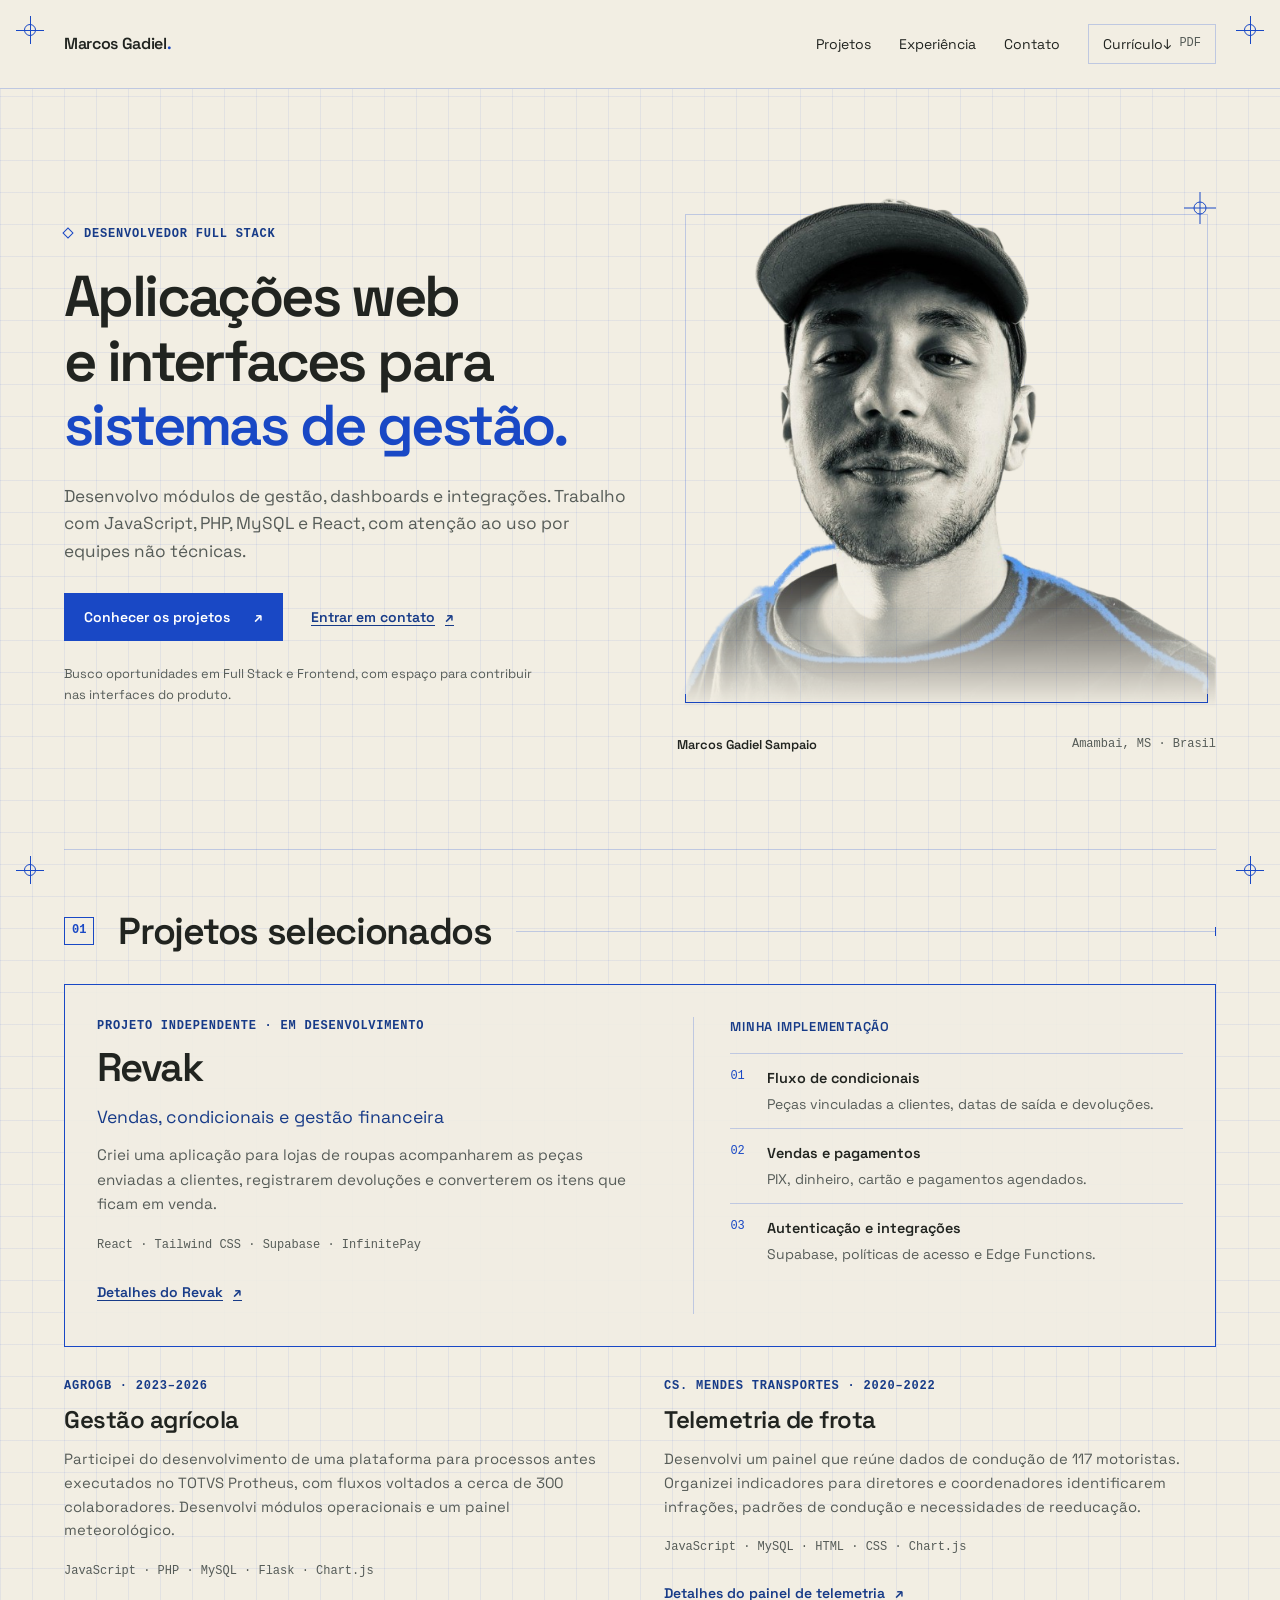
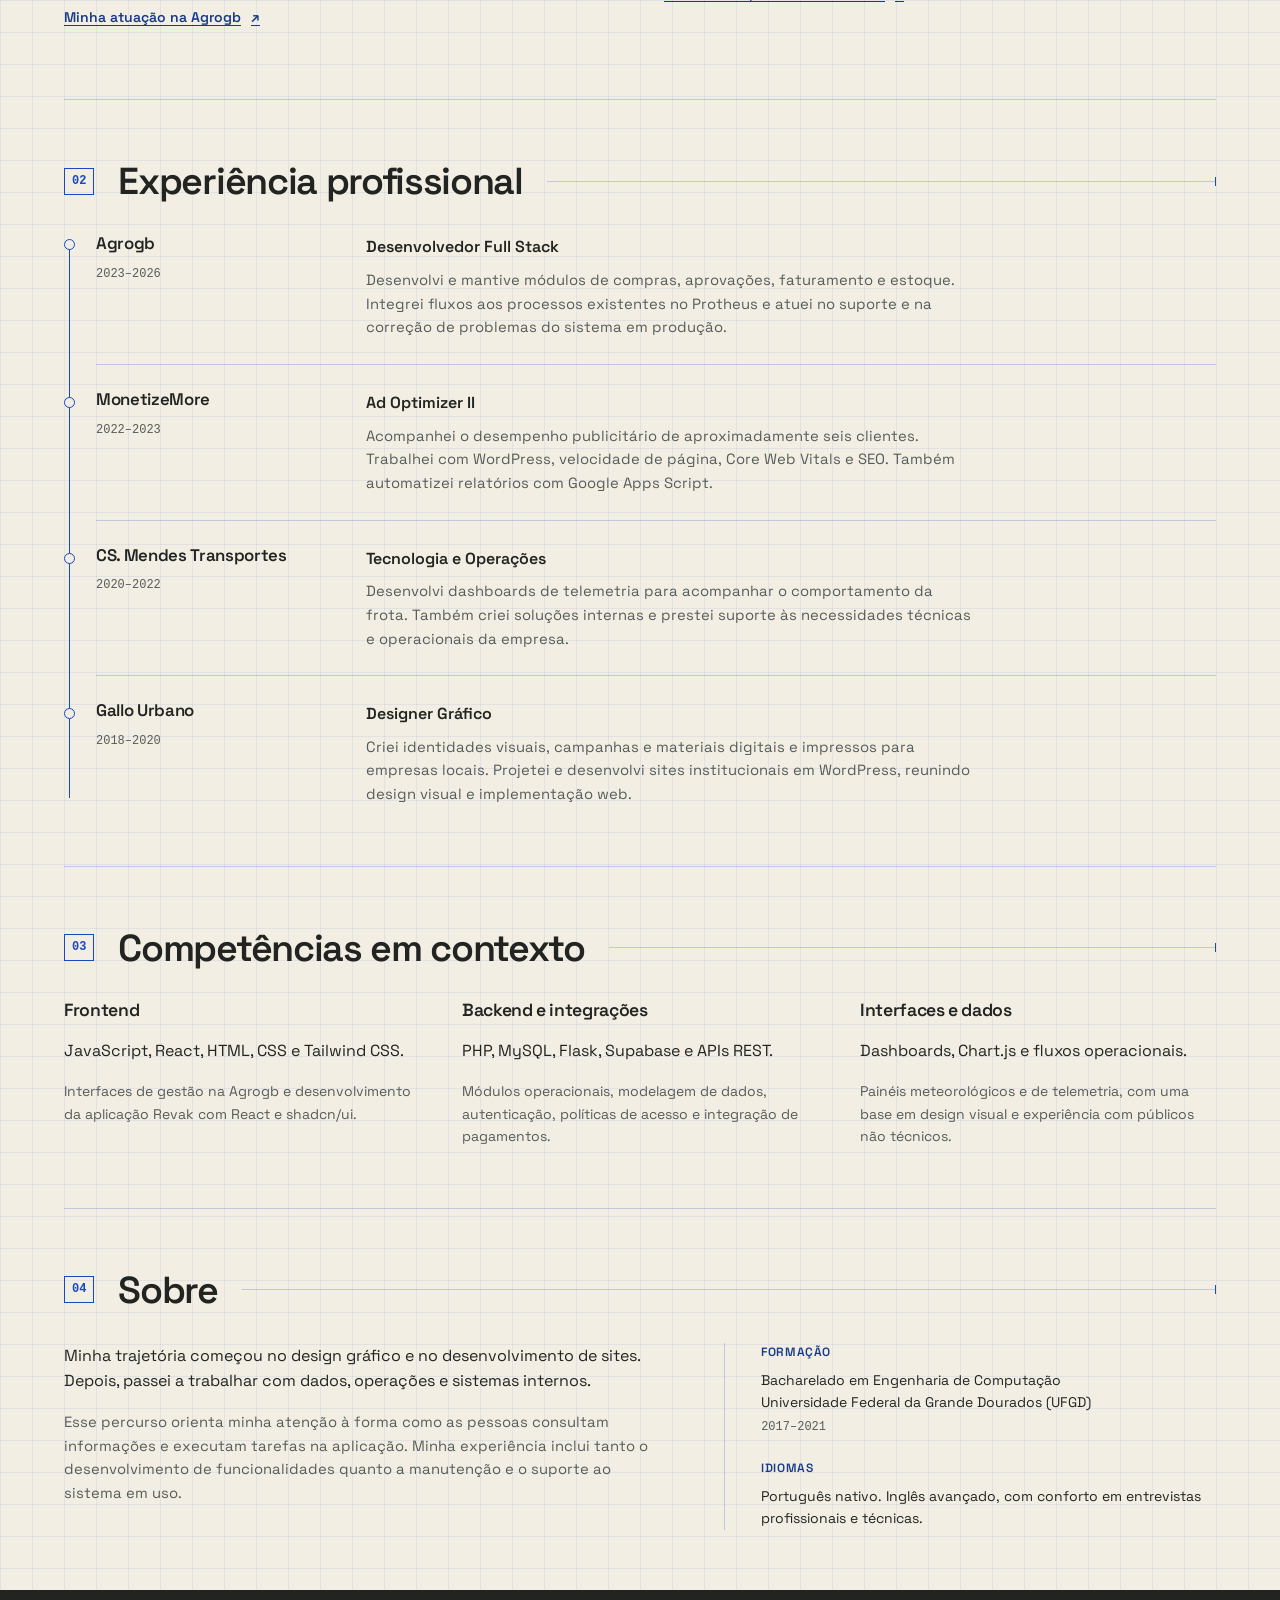
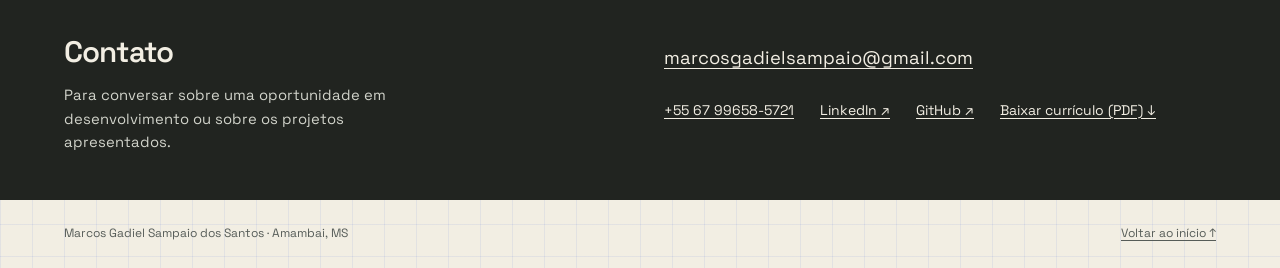
==== commit 0c64a0ec: "new styles" ====
--- a/index.html
+++ b/index.html
@@ -12,8 +12,11 @@
   <meta property="og:description" content="Sistemas de gestão, dashboards e integrações. Experiência em desenvolvimento web com uma base em design.">
   <link rel="icon" href="assets/favicon.svg" type="image/svg+xml">
   <link rel="stylesheet" href="assets/styles.css">
+  <script src="assets/motion.js" defer></script>
 </head>
 <body id="topo">
+  <div class="registration-marks" aria-hidden="true"><span class="registration-mark"></span><span class="registration-mark"></span><span class="registration-mark"></span><span class="registration-mark"></span></div>
+
   <a class="skip-link" href="#conteudo">Pular para o conteúdo</a>
   <header class="site-header">
     <div class="wrap header-inner">
@@ -28,9 +31,9 @@
   </header>
   <main id="conteudo" class="wrap" tabindex="-1">
     <section class="hero" aria-labelledby="apresentacao">
-      <div>
+      <div class="hero-copy">
         <p class="eyebrow">Desenvolvedor Full Stack</p>
-        <h1 id="apresentacao">Aplicações web e interfaces para sistemas de gestão.</h1>
+        <h1 id="apresentacao">Aplicações web e interfaces para <span class="accent">sistemas de gestão.</span></h1>
         <p class="hero-intro">Desenvolvo módulos de gestão, dashboards e integrações. Trabalho com JavaScript, PHP, MySQL e React, com atenção ao uso por equipes não técnicas.</p>
         <div class="hero-actions">
           <a class="button" href="#projetos">Conhecer os projetos <span aria-hidden="true">↗</span></a>
@@ -40,6 +43,7 @@
       </div>
       <figure class="portrait">
         <div class="portrait-image">
+          <svg class="portrait-crosshair" viewBox="0 0 32 32" fill="none" stroke="currentColor" aria-hidden="true"><path d="M16 0v32M0 16h32"/><circle cx="16" cy="16" r="6"/></svg>
           <img src="assets/retrato.png" alt="Retrato de Marcos Gadiel Sampaio" width="672" height="643" decoding="async">
         </div>
         <figcaption><strong>Marcos Gadiel Sampaio</strong><span class="meta">Amambai, MS · Brasil</span></figcaption>
@@ -86,7 +90,8 @@
 
     <section class="section" id="experiencia" aria-labelledby="titulo-experiencia">
       <div class="section-heading"><span class="number" aria-hidden="true">02</span><h2 id="titulo-experiencia">Experiência profissional</h2></div>
-      <div>
+      <div class="experience-list">
+        <span class="experience-trace" aria-hidden="true"></span>
         <article class="experience-row">
           <div class="experience-company"><h3>Agrogb</h3><span class="period">2023–2026</span></div>
           <div><h4>Desenvolvedor Full Stack</h4><p>Desenvolvi e mantive módulos de compras, aprovações, faturamento e estoque. Integrei fluxos aos processos existentes no Protheus e atuei no suporte e na correção de problemas do sistema em produção.</p></div>
--- a/assets/styles.css
+++ b/assets/styles.css
@@ -1,4 +1,4 @@
-/* Shared styles. No build step or JavaScript required. */
+/* Shared blueprint styles. Content and navigation work without JavaScript. */
 @font-face { font-family: 'Space Grotesk'; src: url('space-grotesk-regular.woff') format('woff'); font-style: normal; font-weight: 400; font-display: swap; }
 @font-face { font-family: 'Space Grotesk'; src: url('space-grotesk-semibold.woff') format('woff'); font-style: normal; font-weight: 600 700; font-display: swap; }
 :root {
@@ -9,13 +9,14 @@
   --muted: #565c58;
   --blue: #1948c5;
   --blue-deep: #173b88;
-  --line: #cbcbbf;
+  --line: rgba(30, 79, 216, .24);
+  --grid: rgba(30, 79, 216, .075);
   --max-width: 1160px;
   --space: clamp(24px, 5vw, 72px);
 }
 *, *::before, *::after { box-sizing: border-box; }
-html { scroll-padding-top: 32px; }
-body { margin: 0; background: var(--paper); color: var(--ink); font-family: 'Space Grotesk', Arial, Helvetica, sans-serif; font-size: 16px; line-height: 1.6; -webkit-font-smoothing: antialiased; }
+html { scroll-padding-top: 116px; }
+body { margin: 0; background-color: var(--paper); background-image: linear-gradient(var(--grid) 1px, transparent 1px), linear-gradient(90deg, var(--grid) 1px, transparent 1px); background-size: 32px 32px; color: var(--ink); font-family: 'Space Grotesk', Arial, Helvetica, sans-serif; font-size: 16px; line-height: 1.6; -webkit-font-smoothing: antialiased; }
 ::selection { color: #fff; background: var(--blue); }
 h1, h2, h3, p, figure, dl, dd { margin: 0; }
 h1, h2, h3 { font-weight: 600; line-height: 1.12; text-wrap: balance; }
@@ -33,9 +34,9 @@
 .eyebrow, .meta, .number, .stack, .period { font-family: 'Courier New', Courier, monospace; font-size: .75rem; line-height: 1.6; }
 .eyebrow { color: var(--blue-deep); font-weight: 700; letter-spacing: .065em; text-transform: uppercase; }
 .muted, .meta, .period { color: var(--muted); }
-.skip-link { position: absolute; left: var(--space); top: 12px; z-index: 10; padding: 12px 18px; background: var(--ink); color: #fff; transform: translateY(-200%); }
+.skip-link { position: fixed; left: var(--space); top: 12px; z-index: 40; padding: 12px 18px; background: var(--ink); color: #fff; transform: translateY(-200%); }
 .skip-link:focus { transform: none; color: #fff; }
-.site-header { border-bottom: 1px solid var(--line); }
+.site-header { position: sticky; top: 0; z-index: 20; background: var(--paper); border-bottom: 1px solid var(--line); }
 .header-inner { min-height: 88px; display: flex; align-items: center; justify-content: space-between; gap: 24px; }
 .brand { display: inline-flex; align-items: center; min-height: 44px; color: var(--ink); text-decoration: none; font-size: 1rem; font-weight: 700; letter-spacing: -.02em; white-space: nowrap; }
 .brand span { color: var(--blue); }
@@ -43,24 +44,31 @@
 .site-nav a { display: inline-flex; align-items: center; min-height: 44px; color: var(--ink); text-decoration: none; }
 .site-nav a:hover { color: var(--blue); text-decoration: underline; }
 .site-nav .nav-cv { min-height: 40px; border: 1px solid var(--line); padding: 6px 14px; }
-.hero { display: grid; grid-template-columns: minmax(0, 1fr) 300px; gap: 72px; align-items: center; padding-block: 70px 72px; }
+.hero { display: grid; grid-template-columns: minmax(0, 1.05fr) minmax(0, 1fr); gap: 48px; align-items: center; padding-block: 64px 72px; min-height: min(760px, calc(100svh - 88px)); }
 .hero .eyebrow { margin-bottom: 20px; }
+.hero .eyebrow::before { content: ''; display: inline-block; width: 8px; height: 8px; border: 1px solid var(--blue); margin-right: 12px; transform: rotate(45deg); }
 .hero h1 { max-width: 16ch; }
+.accent { color: var(--blue); }
 .hero-intro { font-size: 1.075rem; margin-top: 25px; color: var(--muted); max-width: 55ch; }
 .hero-actions { display: flex; flex-wrap: wrap; align-items: center; gap: 12px 28px; margin-top: 28px; }
 .button { display: inline-flex; align-items: center; justify-content: space-between; gap: 24px; min-height: 48px; padding: 12px 20px; background: var(--blue); color: #fff; text-decoration: none; font-size: .875rem; font-weight: 600; }
 .button:hover { background: var(--blue-deep); color: #fff; }
 .text-link { display: inline-flex; align-items: center; gap: 10px; min-height: 44px; font-size: .875rem; font-weight: 600; }
 .opportunity { margin-top: 23px; font-size: .8rem; max-width: 59ch; color: var(--muted); }
-.portrait { align-self: center; padding-top: 4px; }
-.portrait-image { padding: 24px 12px 0; background: var(--surface); border-bottom: 3px solid var(--blue); }
-.portrait img { width: 276px; aspect-ratio: 672 / 643; }
-.portrait figcaption { display: flex; flex-direction: column; gap: 2px; margin-top: 13px; font-size: .8rem; }
+.portrait { align-self: center; min-width: 0; padding-top: 4px; }
+.portrait-image { position: relative; display: grid; place-items: center; min-height: 520px; padding: 20px 0; }
+.portrait-image::before { content: ''; position: absolute; inset: 36px 8px 30px; border: 1px solid var(--line); }
+.portrait-image::after { content: ''; position: absolute; left: 8px; right: 8px; bottom: 30px; height: 9px; border-inline: 1px solid var(--blue); border-bottom: 1px solid var(--blue); }
+.portrait img { width: 100%; max-width: 600px; aspect-ratio: 672 / 643; position: relative; z-index: 1; -webkit-mask-image: linear-gradient(#000 65%, transparent 99%); mask-image: linear-gradient(#000 65%, transparent 99%); }
+.portrait-crosshair { position: absolute; top: 14px; right: 0; width: 32px; height: 32px; z-index: 2; color: var(--blue); }
+.portrait figcaption { display: flex; flex-wrap: wrap; justify-content: space-between; gap: 6px 18px; margin-top: 2px; font-size: .8rem; }
 .portrait figcaption strong { font-weight: 600; }
 .section { padding-block: 60px; border-top: 1px solid var(--line); }
-.section-heading { display: flex; align-items: baseline; gap: 24px; margin-bottom: 32px; }
+.section-heading { display: flex; align-items: center; gap: 24px; margin-bottom: 32px; }
+.section-heading::after { content: ''; flex: 1; min-width: 16px; height: 9px; background: linear-gradient(var(--line), var(--line)) center / 100% 1px no-repeat; border-right: 1px solid var(--blue); }
+.section-heading > .number { border: 1px solid var(--blue); padding: 3px 7px; }
 .number { color: var(--blue); font-weight: 700; }
-.project-lead { display: grid; grid-template-columns: 1.12fr 1fr; border-top: 2px solid var(--blue); border-bottom: 1px solid var(--line); padding-block: 32px; gap: 48px; }
+.project-lead { display: grid; grid-template-columns: 1.12fr 1fr; border: 1px solid var(--blue); padding: 32px; gap: 48px; background: rgba(242, 238, 227, .86); }
 .project-lead h3 { font-size: 2.5rem; letter-spacing: -.04em; margin: 10px 0 12px; }
 .project-title { font-size: 1.1rem; margin-bottom: 12px; color: var(--blue-deep); }
 .project-lead .description { font-size: .95rem; color: var(--muted); }
@@ -78,6 +86,12 @@
 .project-secondary p:not(.eyebrow):not(.stack) { color: var(--muted); font-size: .925rem; }
 .project-secondary .text-link { margin-top: 14px; }
 .experience-row { display: grid; grid-template-columns: 230px 1fr; gap: 40px; padding-block: 25px; border-top: 1px solid var(--line); }
+.experience-list { position: relative; padding-left: 32px; }
+.experience-trace { position: absolute; top: 8px; bottom: 8px; left: 5px; width: 1px; background: var(--blue); transform-origin: top; }
+.experience-list .experience-row { position: relative; }
+.experience-list .experience-row::before { content: ''; position: absolute; top: 32px; left: -32px; width: 11px; height: 11px; border: 1px solid var(--blue); background: var(--paper); box-shadow: inset 0 0 0 3px var(--paper); border-radius: 50%; }
+.experience-list .experience-row:first-of-type::before { top: 5px; }
+.experience-list .experience-row:first-of-type { padding-top: 0; border-top: 0; }
 .experience-row:first-child { padding-top: 0; border-top: 0; }
 .experience-row:last-child { padding-bottom: 0; }
 .experience-row h3 { font-size: 1.05rem; margin-bottom: 6px; }
@@ -131,8 +145,29 @@
 .flow p { font-size: .9rem; color: var(--muted); }
 .next-project { border-top: 1px solid var(--line); padding-block: 32px 45px; display: flex; justify-content: space-between; align-items: center; gap: 16px; }
 .next-project span { color: var(--muted); font-size: .8rem; }
+/* Registration marks stay outside the reading area. */
+.registration-marks { position: fixed; inset: 16px; pointer-events: none; z-index: 30; color: var(--blue); }
+.registration-mark { position: absolute; width: 28px; height: 28px; background: linear-gradient(currentColor, currentColor) center / 100% 1px no-repeat, linear-gradient(currentColor, currentColor) center / 1px 100% no-repeat; }
+.registration-mark::before { content: ''; position: absolute; inset: 8px; border: 1px solid currentColor; border-radius: 50%; }
+.registration-mark:nth-child(1) { top: 0; left: 0; }
+.registration-mark:nth-child(2) { top: 0; right: 0; }
+.registration-mark:nth-child(3) { bottom: 0; left: 0; }
+.registration-mark:nth-child(4) { bottom: 0; right: 0; }
+/* Motion is an enhancement: no content starts hidden. */
+@media (prefers-reduced-motion: no-preference) {
+  html { scroll-behavior: smooth; }
+  .button, .text-link, .site-nav a { transition: color 160ms ease, background-color 160ms ease; }
+  .button span, .text-link span { transition: transform 180ms ease; }
+  .button:hover span, .text-link:hover span { transform: translate(2px, -2px); }
+}
+@media (prefers-reduced-motion: reduce) {
+  *, *::before, *::after { animation: none !important; transition: none !important; scroll-behavior: auto !important; }
+}
 @media (max-width: 1000px) {
-  .hero { gap: 36px; grid-template-columns: minmax(0, 1fr) 240px; }
+  .hero { gap: 32px; grid-template-columns: minmax(0, 1.15fr) minmax(0, 1fr); min-height: auto; }
+  .hero h1 { font-size: clamp(2.5rem, 5vw, 3.5rem); }
+  .portrait-image { min-height: 370px; }
+  .registration-marks { display: none; }
   .site-nav { gap: 20px; }
   .experience-row, .case-section { grid-template-columns: 190px minmax(0, 1fr); gap: 32px; }
   .project-lead { gap: 30px; }
@@ -140,19 +175,25 @@
 }
 @media (max-width: 760px) {
   :root { --space: 24px; }
+  html { scroll-padding-top: 148px; }
   .header-inner { flex-wrap: wrap; gap: 2px 20px; padding-block: 16px 10px; }
   .site-nav { gap: 22px; flex-wrap: wrap; font-size: .8rem; }
   .site-nav .nav-cv { border: 0; padding: 0; min-height: 44px; }
   .hero { grid-template-columns: minmax(0, 1fr); gap: 32px; padding-block: 40px; }
   .hero h1 { font-size: clamp(2.35rem, 7vw, 3.7rem); max-width: 19ch; }
   .hero-intro { font-size: 1rem; }
-  .portrait { display: flex; align-items: center; gap: 16px; padding: 0; }
-  .portrait-image { width: 78px; flex: 0 0 78px; padding: 6px 2px 0; border-bottom-width: 2px; }
+  .portrait { display: block; width: min(100%, 380px); justify-self: center; padding: 0; }
+  .portrait-image { min-height: 0; padding: 8px 0; }
+  .portrait-image::before { inset: 24px 8px 22px; }
+  .portrait-image::after { bottom: 22px; }
+  .portrait-crosshair { top: 0; }
   .portrait figcaption { margin: 0; }
   .opportunity { margin-top: 16px; }
   .section { padding-block: 40px; }
-  .section-heading { gap: 16px; margin-bottom: 26px; }
-  .project-lead { grid-template-columns: minmax(0, 1fr); gap: 24px; padding-block: 25px; }
+  .section-heading { gap: 12px; margin-bottom: 26px; }
+  .section-heading h2 { min-width: 0; }
+  .section-heading::after { display: none; }
+  .project-lead { grid-template-columns: minmax(0, 1fr); gap: 24px; padding: 24px 20px; }
   .project-scope { padding-left: 0; border: 0; }
   .project-scope h4 { margin-bottom: 10px; }
   .project-secondary { grid-template-columns: minmax(0, 1fr); gap: 25px; }
@@ -183,10 +224,12 @@
 }
 @media print {
   :root { --paper: #fff; --ink: #000; --muted: #333; --space: 0px; }
-  .site-header, .skip-link, .hero-actions, .back-link, .next-project, .footer-inner > a { display: none; }
-  body { font-size: 10pt; }
+  .site-header, .skip-link, .hero-actions, .back-link, .next-project, .footer-inner > a, .registration-marks { display: none; }
+  body { font-size: 10pt; background-image: none; }
   .wrap { width: 100%; }
-  .hero { padding-block: 15px 25px; }
+  .hero { padding-block: 15px 25px; min-height: 0; }
+  .portrait-image { min-height: 0; }
+  .portrait img { max-width: 240px; }
   .section, .case-section { padding-block: 24px; }
   h1 { font-size: 30pt; }
   h2 { font-size: 20pt; }
